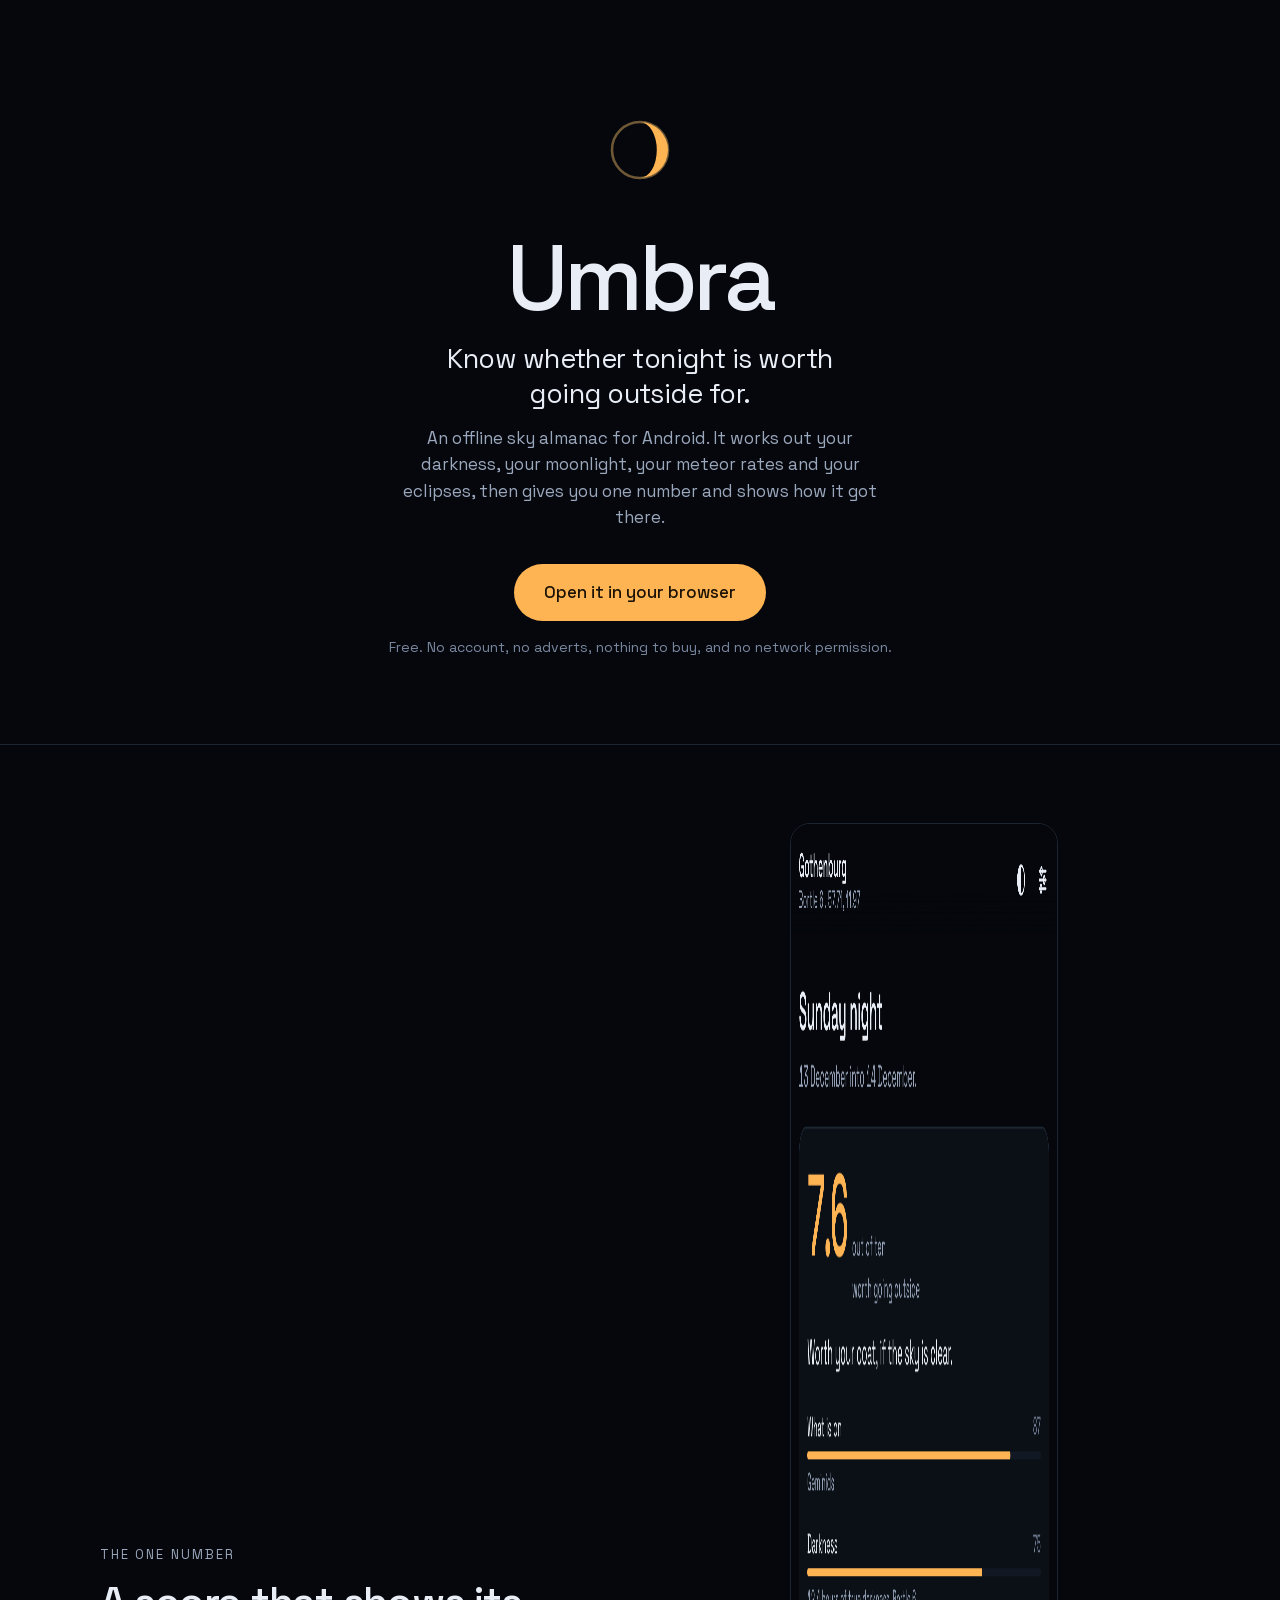
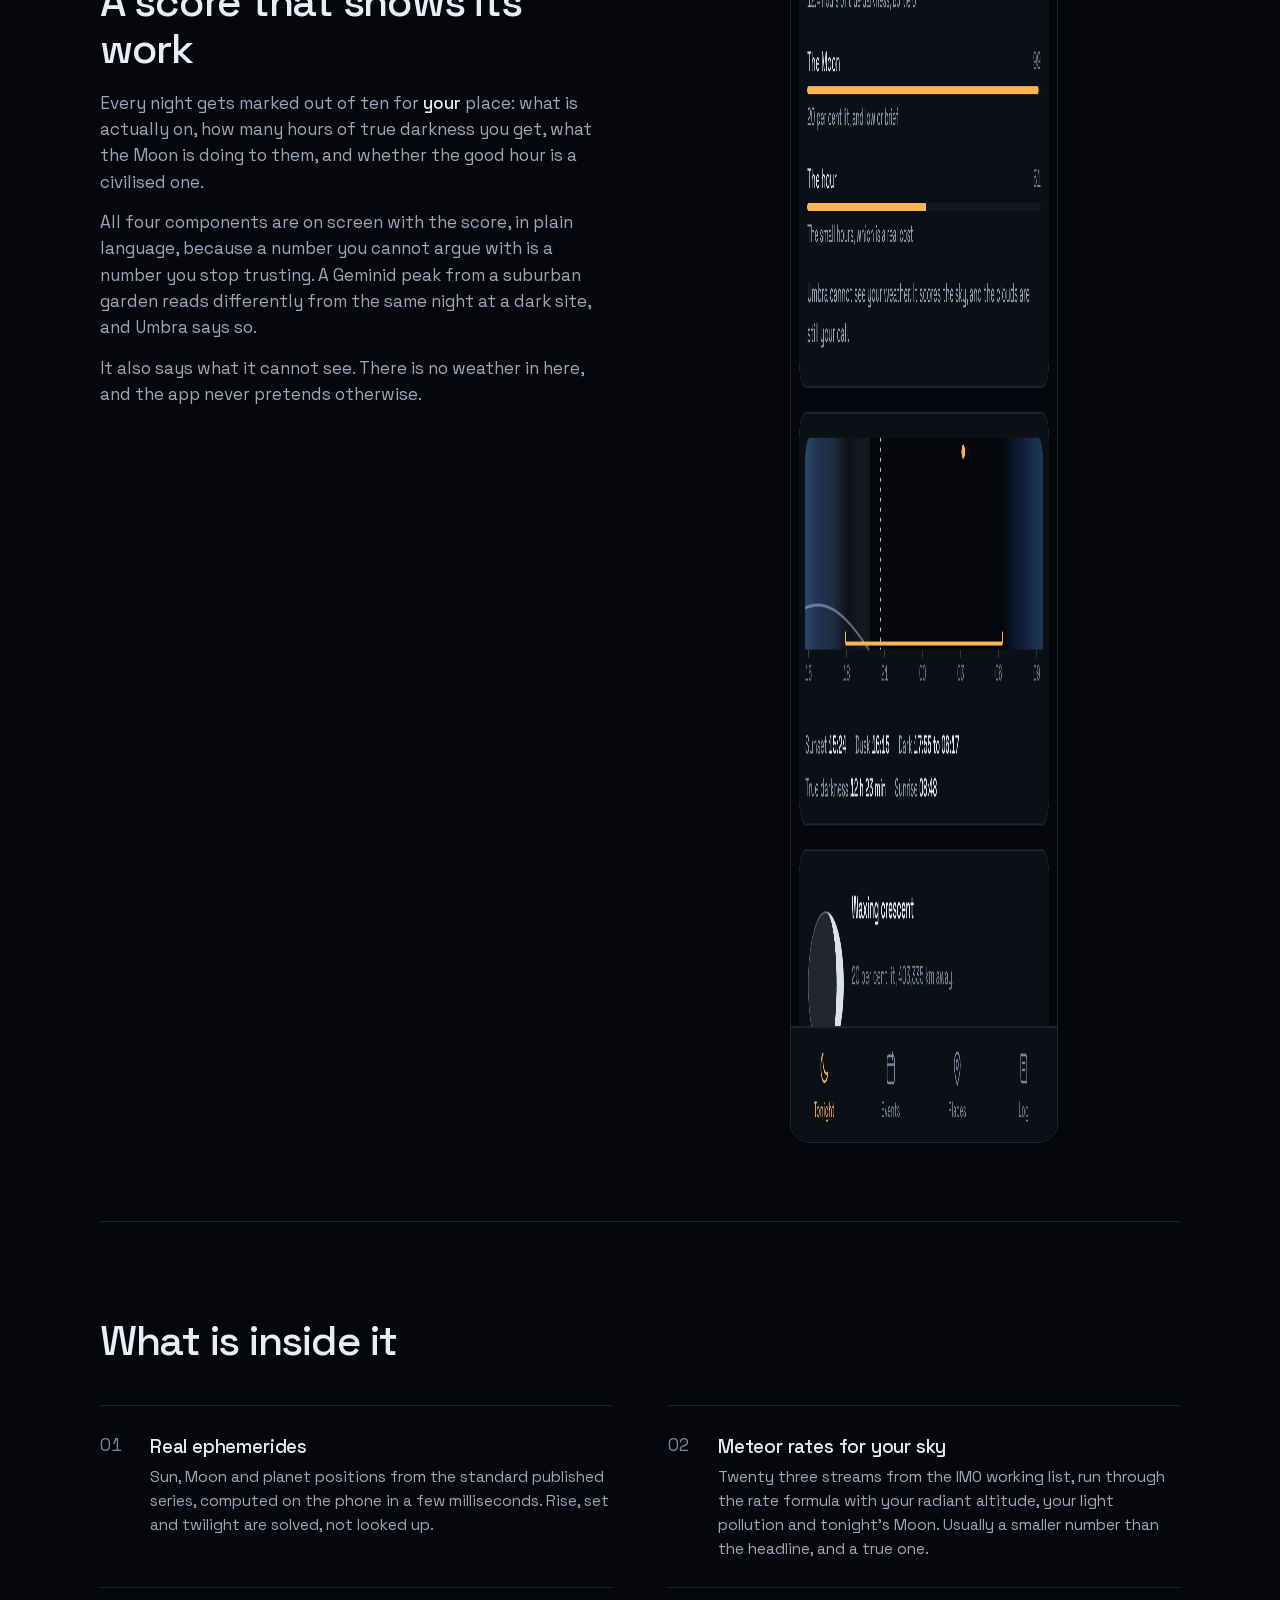
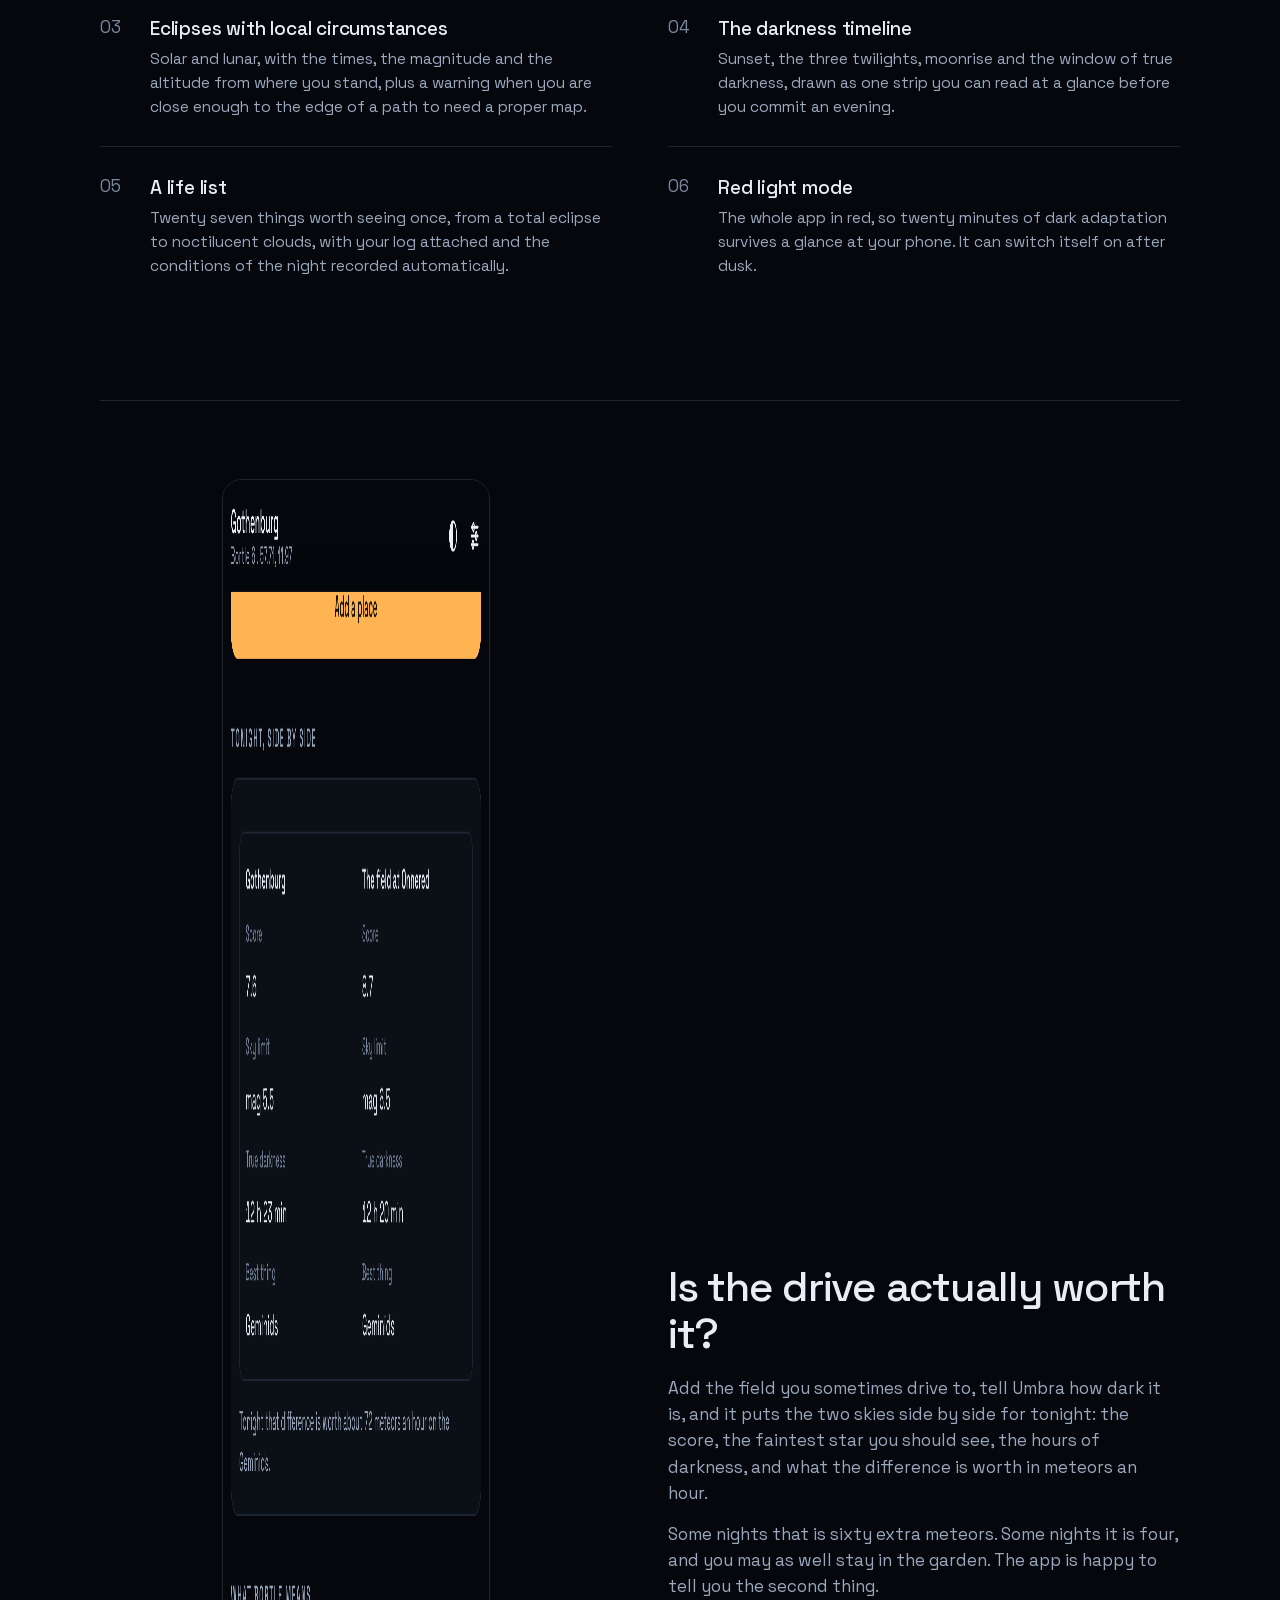
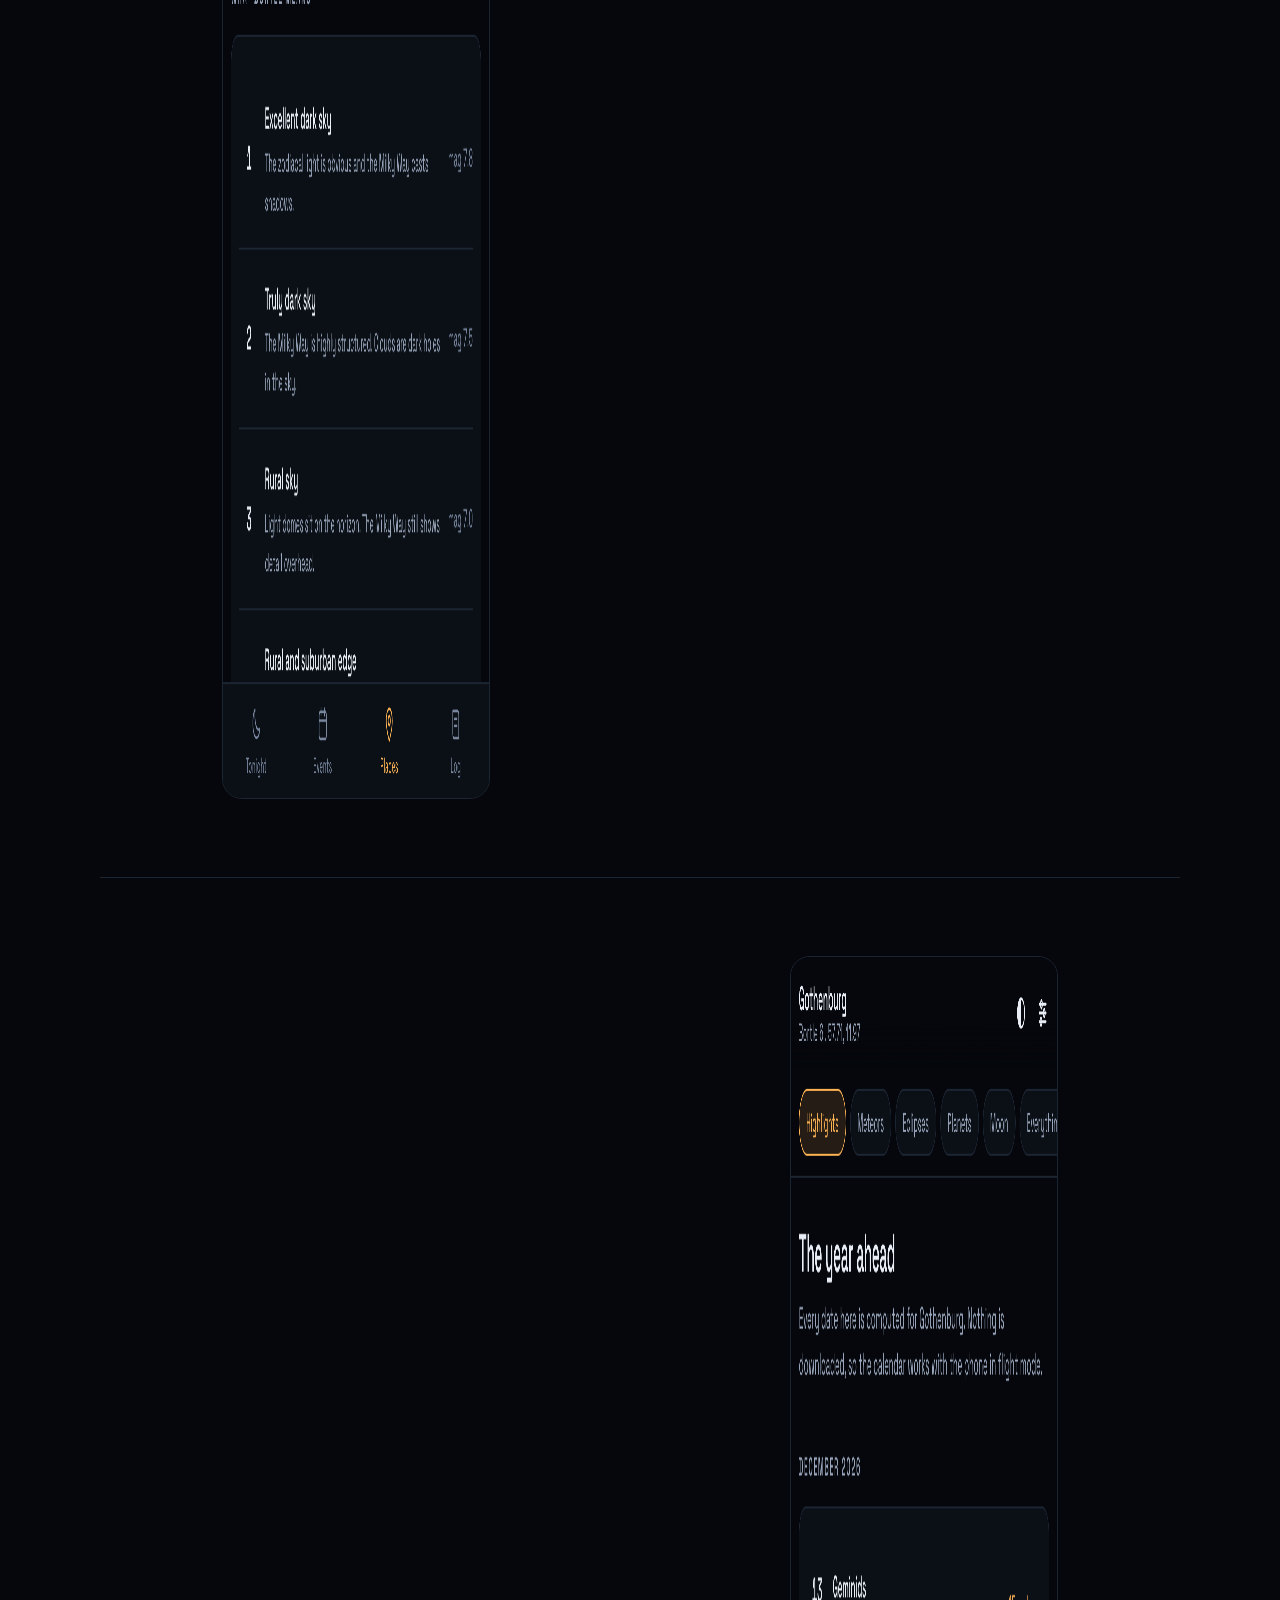
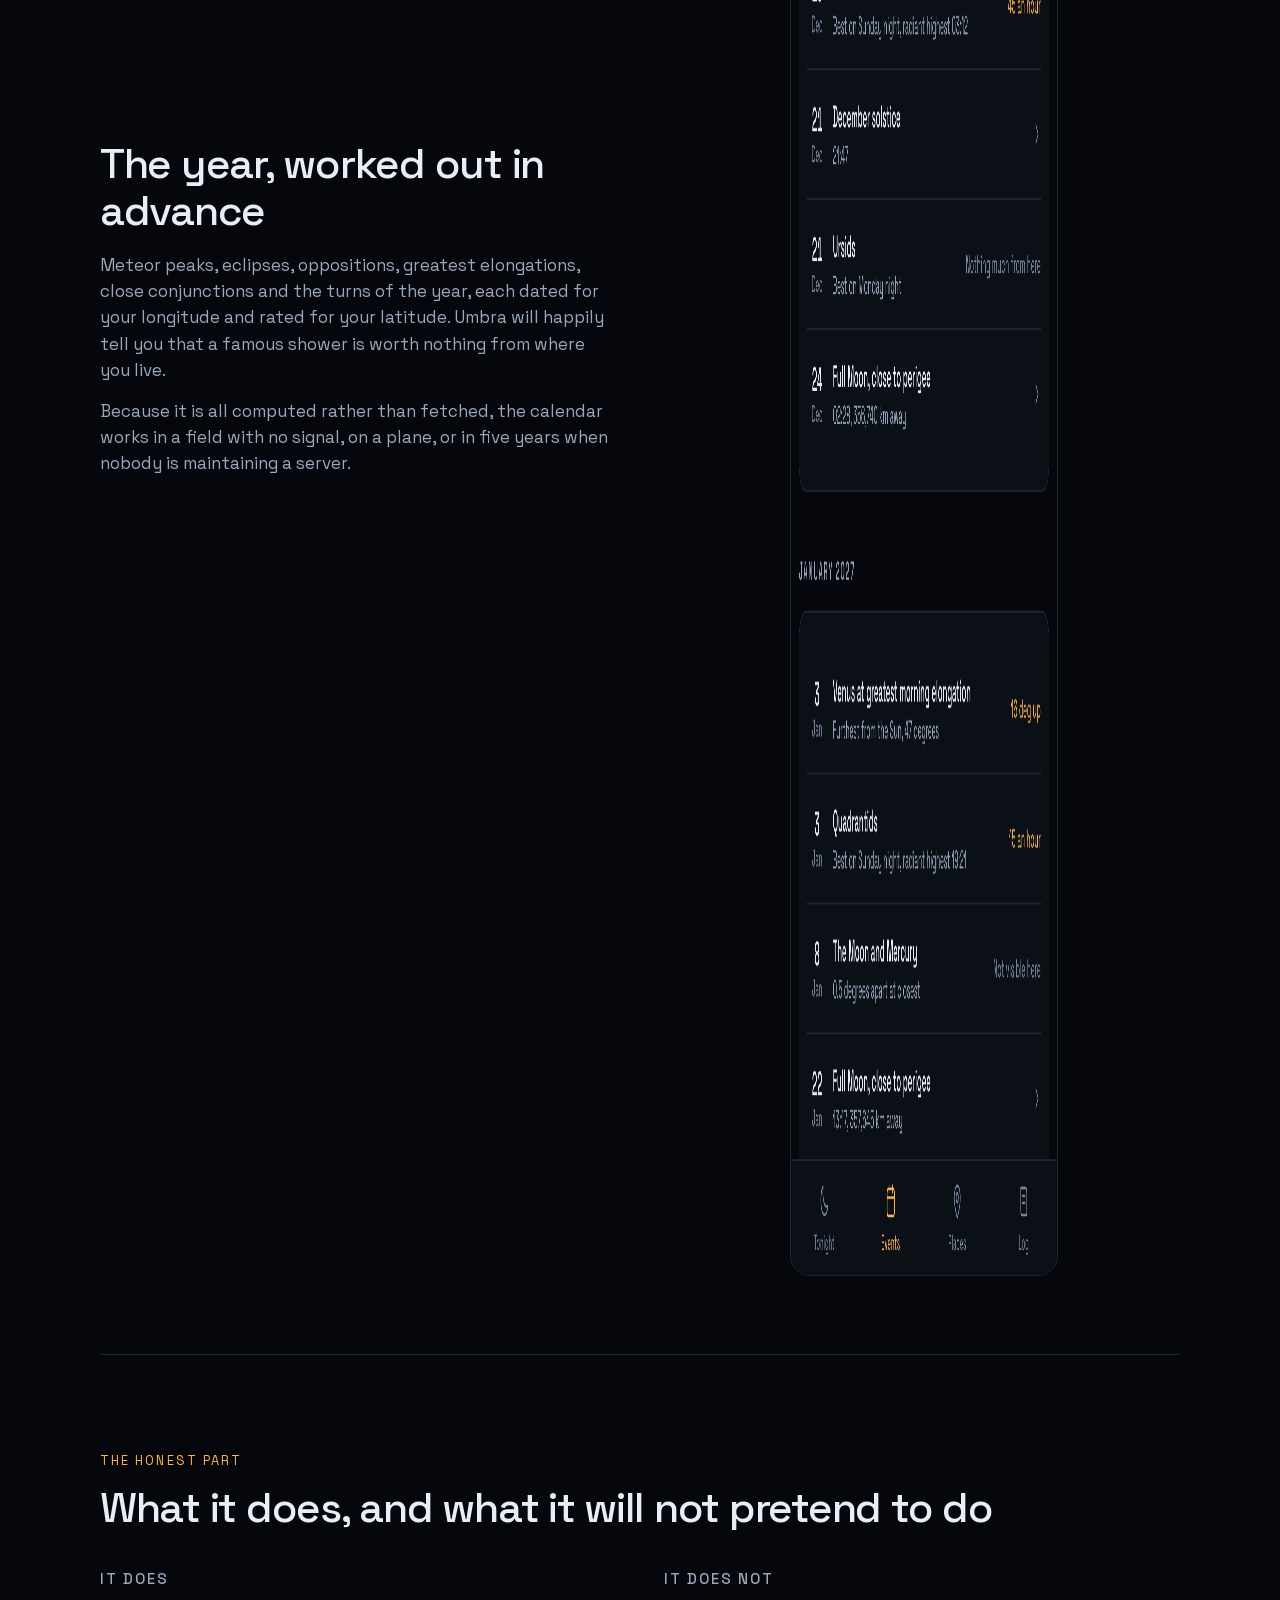
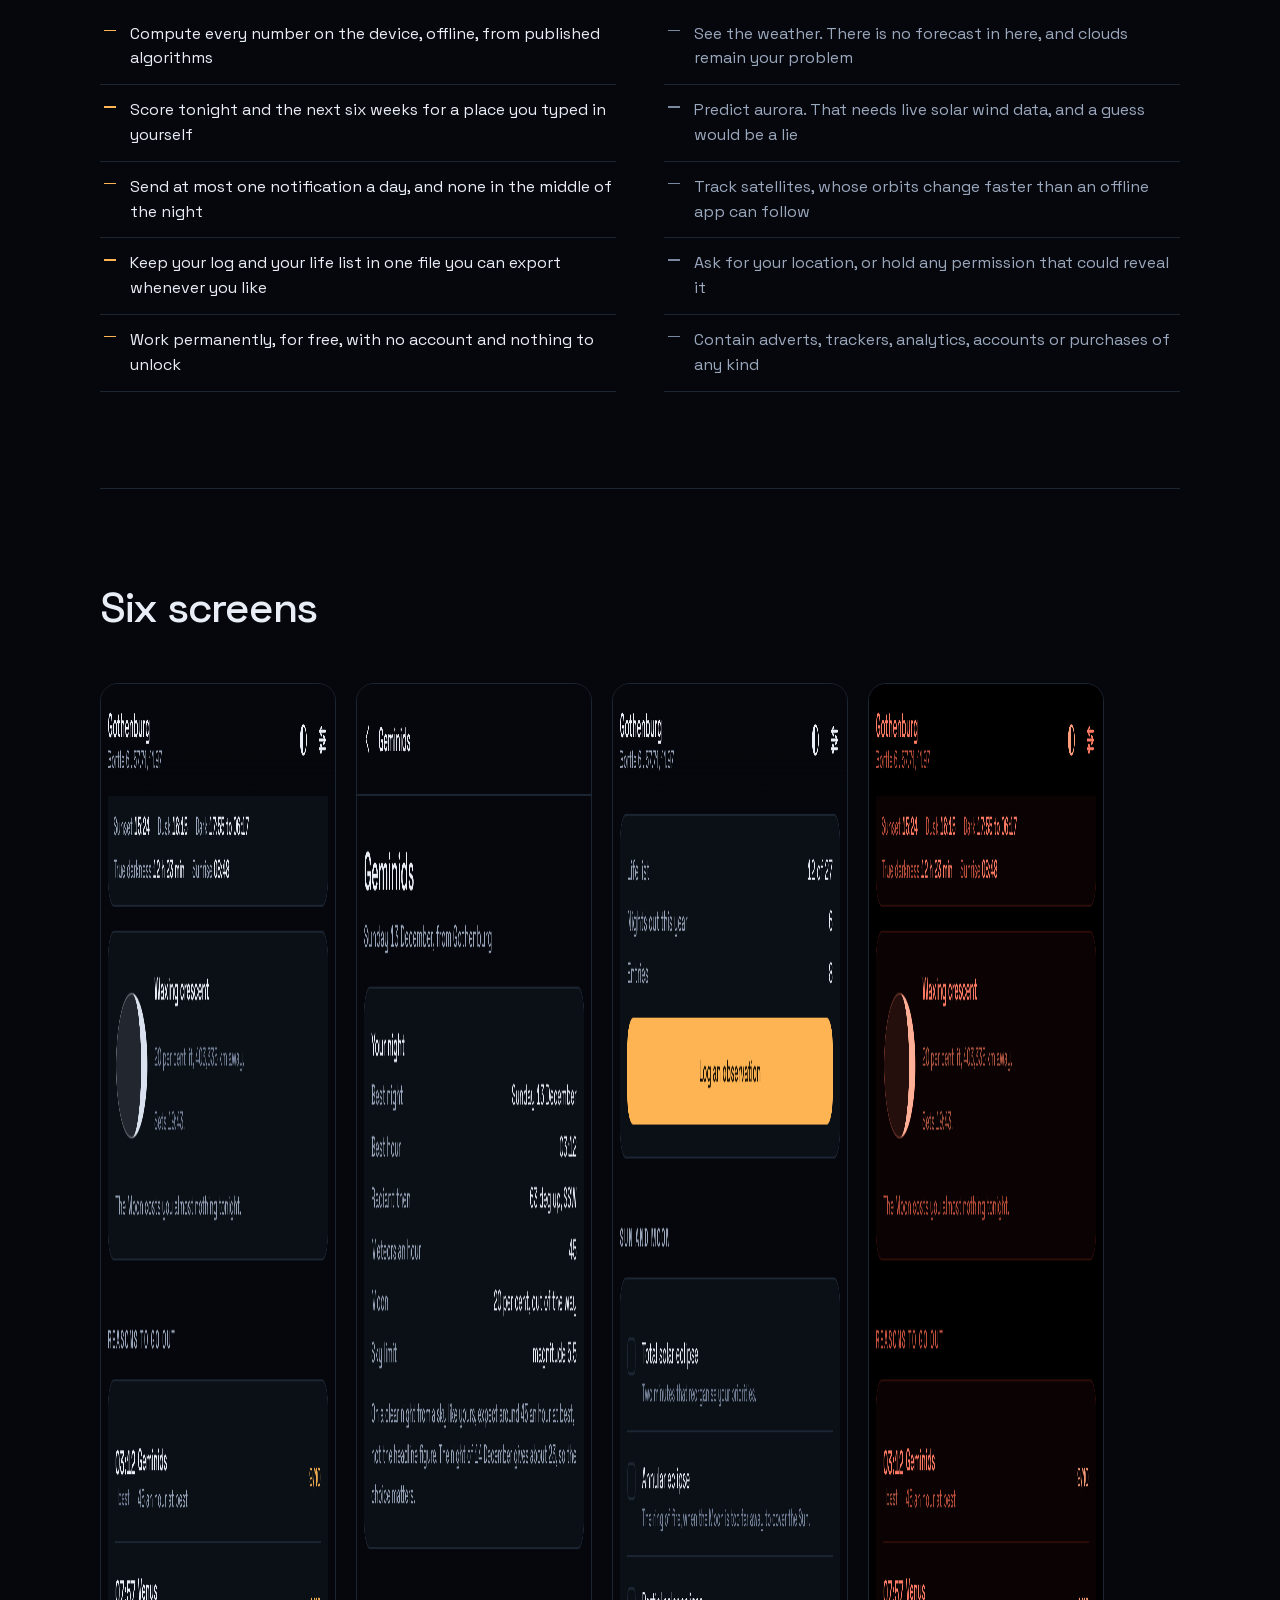
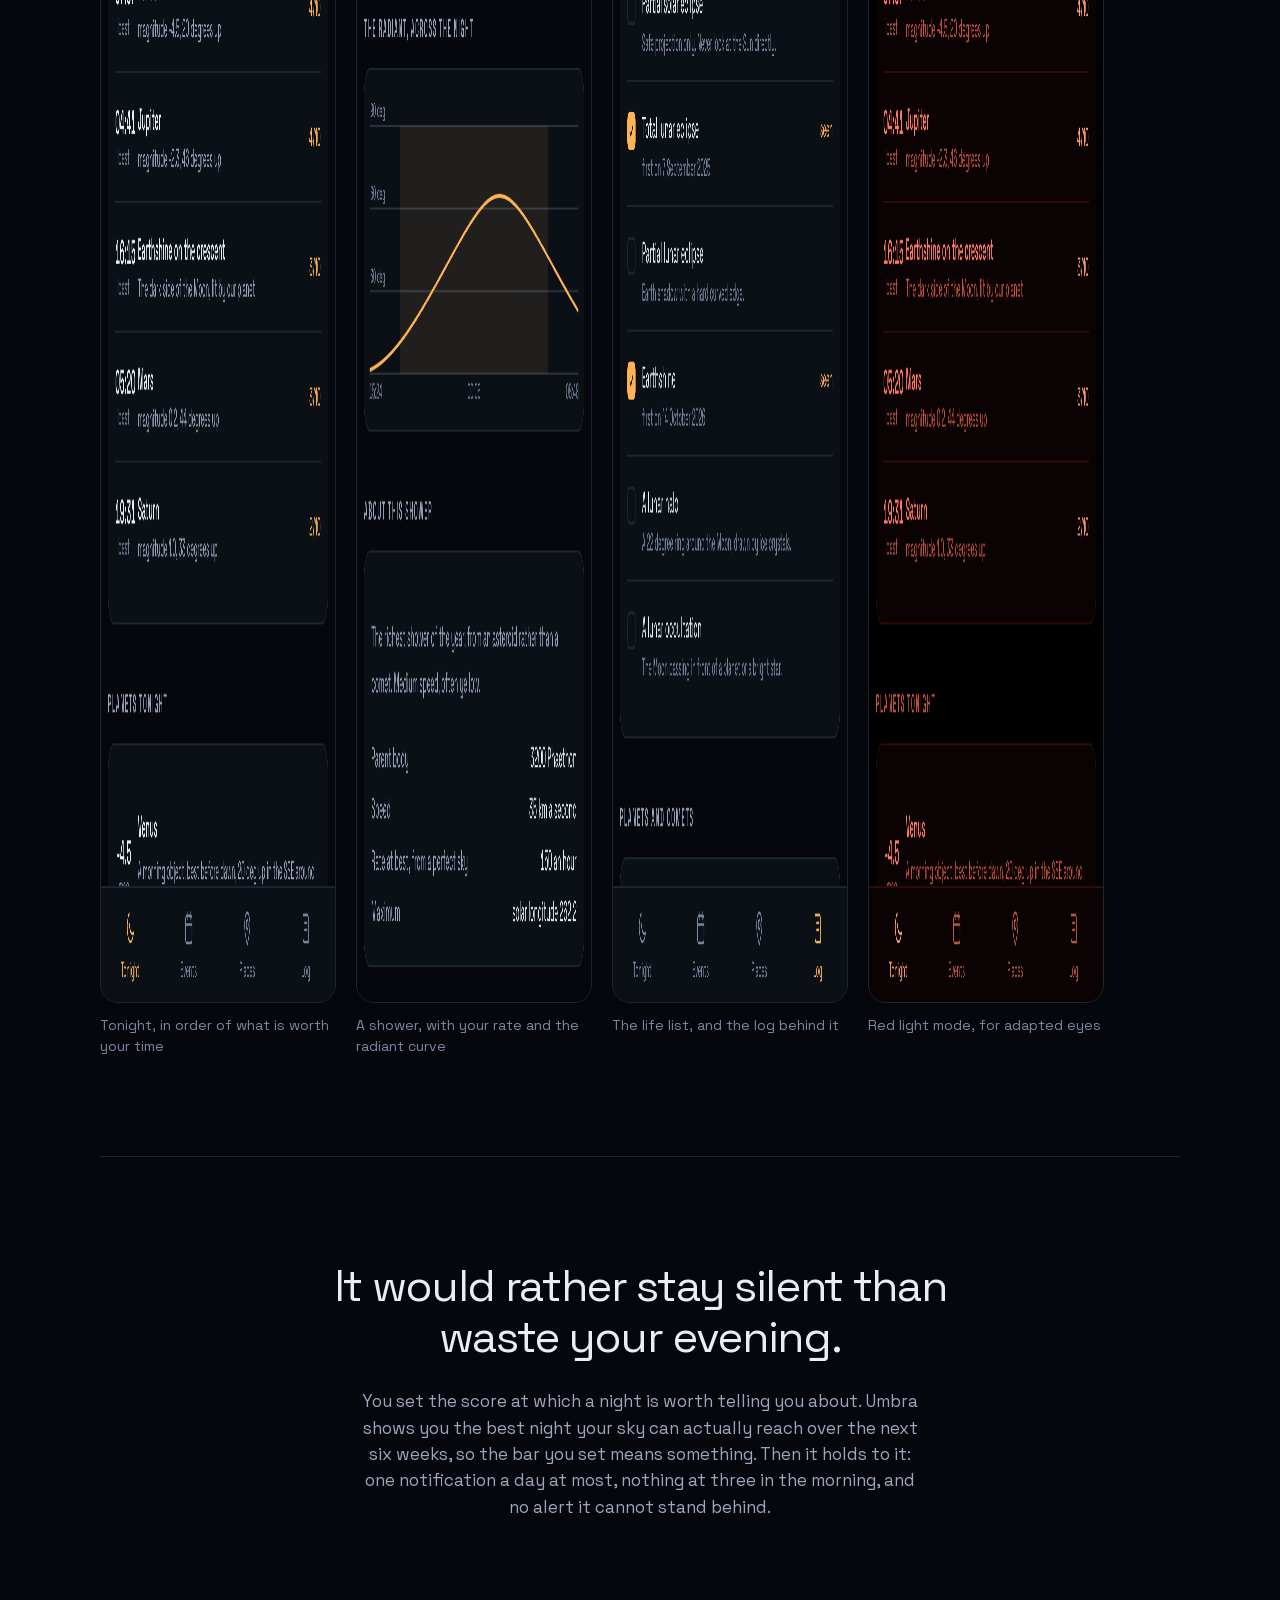
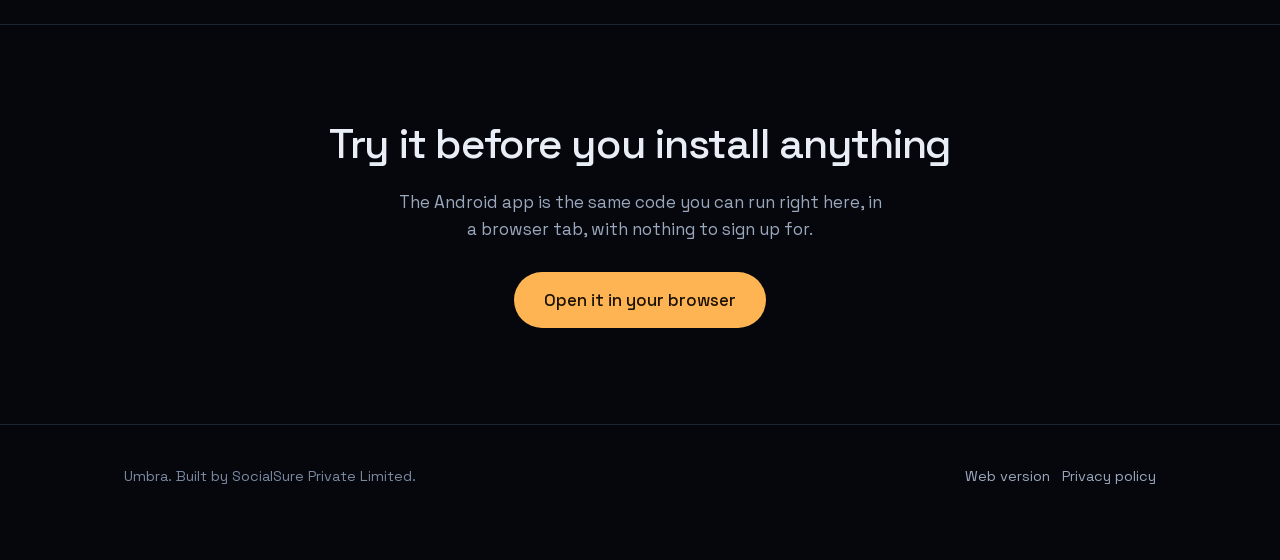
==== docs/index.html @ 610fa8d7 "An offline sky almanac: meteor showers, moon interference, eclipses and darkness windows, with alert" ====
<!doctype html>
<html lang="en">
<head>
<meta charset="utf-8">
<meta name="viewport" content="width=device-width, initial-scale=1">
<title>Umbra, an offline sky almanac for Android</title>
<meta name="description" content="Umbra works out what your sky is doing tonight, scores whether it is worth going outside, and tells you when. It computes everything on the phone, with no network permission.">
<link rel="icon" href="shots/icon.png">
<link rel="stylesheet" href="fonts/fonts.css">
<style>
  :root {
    --bg: #05070C; --surface: #0B1017; --surface-2: #111823; --hair: #1C2532;
    --fg: #E8EDF6; --muted: #9AA7BC; --dim: #7A88A0; --accent: #FFB454; --ink: #1B1204;
    --font: "Space Grotesk", -apple-system, "Segoe UI", Roboto, sans-serif;
  }
  * { box-sizing: border-box; }
  html { scroll-behavior: smooth; }
  body { margin: 0; background: var(--bg); color: var(--fg); font-family: var(--font);
         font-size: 17px; line-height: 1.55; -webkit-font-smoothing: antialiased;
         font-feature-settings: "tnum" 1; }
  img { max-width: 100%; display: block; }
  a { color: var(--accent); }
  .wrap { max-width: 1080px; margin: 0 auto; padding: 0 24px; }

  /* 1. hero */
  header.hero { padding: 96px 0 72px; text-align: center; border-bottom: 1px solid var(--hair); }
  .mark { width: 108px; height: 108px; margin: 0 auto 24px; }
  h1 { font-size: clamp(52px, 12vw, 92px); line-height: .95; letter-spacing: -0.045em;
       margin: 0 0 18px; font-weight: 500; }
  .promise { font-size: clamp(21px, 3.4vw, 27px); line-height: 1.3; letter-spacing: -0.02em;
             margin: 0 auto 14px; max-width: 22ch; }
  .sub { color: var(--muted); max-width: 46ch; margin: 0 auto 34px; }
  .cta { display: inline-block; background: var(--accent); color: var(--ink); text-decoration: none;
         font-weight: 500; padding: 15px 30px; border-radius: 999px; font-size: 17px; }
  .cta:active { opacity: .85; }
  .under { color: var(--dim); font-size: 14px; margin-top: 16px; }

  /* 2. split */
  .split { display: grid; grid-template-columns: 1fr 1fr; gap: 56px; align-items: center;
           padding: 78px 0; border-bottom: 1px solid var(--hair); }
  .split.flip .shot { order: -1; }
  .split .shot { display: flex; justify-content: center; }
  .split .shot img { max-width: 268px; border-radius: 20px; border: 1px solid var(--hair); }
  h2 { font-size: clamp(30px, 5vw, 42px); line-height: 1.1; letter-spacing: -0.03em;
       margin: 0 0 18px; font-weight: 500; }
  .split p { color: var(--muted); margin: 0 0 14px; }
  .split p strong { color: var(--fg); font-weight: 500; }
  .eyebrow { font-size: 13px; letter-spacing: .16em; text-transform: uppercase;
             color: var(--accent); margin: 0 0 14px; }

  /* 3. the parts */
  .parts { padding: 96px 0; border-bottom: 1px solid var(--hair); }
  .partgrid { display: grid; grid-template-columns: 1fr 1fr; gap: 0 56px; margin-top: 40px; }
  .part { padding: 26px 0; border-top: 1px solid var(--hair); display: grid;
          grid-template-columns: 34px 1fr; gap: 16px; }
  .part b { color: var(--dim); font-weight: 400; font-variant-numeric: tabular-nums; }
  .part h3 { margin: 0 0 4px; font-size: 19px; font-weight: 500; letter-spacing: -0.01em; }
  .part p { margin: 0; color: var(--muted); font-size: 15.5px; }

  /* 4. the ledger */
  .ledger { padding: 96px 0; border-bottom: 1px solid var(--hair); }
  .cols { display: grid; grid-template-columns: 1fr 1fr; gap: 48px; margin-top: 36px; }
  .cols h3 { font-size: 15px; letter-spacing: .12em; text-transform: uppercase;
             color: var(--muted); font-weight: 500; margin: 0 0 18px; }
  .cols ul { list-style: none; margin: 0; padding: 0; }
  .cols li { padding: 13px 0 13px 30px; border-bottom: 1px solid var(--hair); position: relative;
             font-size: 16px; }
  .cols li::before { content: ''; position: absolute; left: 4px; top: 21px; width: 12px; height: 1.5px;
                     background: var(--accent); }
  .cols .no li::before { background: var(--dim); }
  .cols .no li { color: var(--muted); }

  /* 5. gallery */
  .gallery { padding: 96px 0 84px; border-bottom: 1px solid var(--hair); }
  .rail { display: flex; gap: 20px; overflow-x: auto; padding: 34px 0 14px;
          scroll-snap-type: x mandatory; }
  .rail figure { margin: 0; flex: 0 0 236px; scroll-snap-align: start; }
  .rail img { border-radius: 18px; border: 1px solid var(--hair); }
  .rail figcaption { color: var(--dim); font-size: 14px; margin-top: 12px; }

  /* 6. the rule */
  .rule { padding: 104px 0; text-align: center; border-bottom: 1px solid var(--hair); }
  .rule blockquote { margin: 0 auto; max-width: 24ch; font-size: clamp(28px, 5.2vw, 44px);
                     line-height: 1.15; letter-spacing: -0.03em; }
  .rule p { color: var(--muted); max-width: 52ch; margin: 26px auto 0; }

  /* 7. close */
  .close { padding: 96px 0; text-align: center; }
  .close h2 { margin-bottom: 22px; }
  .close p { color: var(--muted); max-width: 44ch; margin: 0 auto 30px; }
  footer { border-top: 1px solid var(--hair); padding: 40px 0 72px; color: var(--dim); font-size: 14.5px; }
  footer .row { display: flex; flex-wrap: wrap; gap: 10px 28px; justify-content: space-between; }
  footer a { color: var(--muted); text-decoration: none; }
  footer a:hover { color: var(--accent); }

  @media (max-width: 800px) {
    .split, .partgrid, .cols { grid-template-columns: 1fr; gap: 40px; }
    .split { padding: 72px 0; gap: 34px; }
    .split.flip .shot { order: 0; }
    .split .shot img { max-width: 270px; }
    .partgrid { gap: 0; margin-top: 26px; }
    header.hero { padding: 64px 0 56px; }
    .rail figure { flex-basis: 200px; }
  }
</style>
</head>
<body>

<header class="hero">
  <div class="wrap">
    <svg class="mark" viewBox="0 0 108 108" aria-label="Umbra">
      <circle cx="54" cy="54" r="28" fill="none" stroke="#6E5836" stroke-width="2.6"/>
      <path d="M54 26 A28 28 0 0 1 54 82 A16.8 28 0 0 0 54 26 Z" fill="#FFB454"/>
    </svg>
    <h1>Umbra</h1>
    <p class="promise">Know whether tonight is worth going outside for.</p>
    <p class="sub">An offline sky almanac for Android. It works out your darkness, your moonlight,
      your meteor rates and your eclipses, then gives you one number and shows how it got there.</p>
    <a class="cta" href="play/">Open it in your browser</a>
    <p class="under">Free. No account, no adverts, nothing to buy, and no network permission.</p>
  </div>
</header>

<section class="wrap split">
  <div>
    <p class="eyebrow">The one number</p>
    <h2>A score that shows its work</h2>
    <p>Every night gets marked out of ten for <strong>your</strong> place: what is actually on,
      how many hours of true darkness you get, what the Moon is doing to them, and whether the
      good hour is a civilised one.</p>
    <p>All four components are on screen with the score, in plain language, because a number you
      cannot argue with is a number you stop trusting. A Geminid peak from a suburban garden reads
      differently from the same night at a dark site, and Umbra says so.</p>
    <p>It also says what it cannot see. There is no weather in here, and the app never pretends
      otherwise.</p>
  </div>
  <div class="shot"><img src="shots/01-tonight.png" width="1080" height="1920"
    alt="The Tonight screen scoring a December night at 7.6 out of ten, with the four components broken out"></div>
</section>

<section class="wrap parts">
  <h2>What is inside it</h2>
  <div class="partgrid">
    <div class="part"><b>01</b><div><h3>Real ephemerides</h3>
      <p>Sun, Moon and planet positions from the standard published series, computed on the phone
        in a few milliseconds. Rise, set and twilight are solved, not looked up.</p></div></div>
    <div class="part"><b>02</b><div><h3>Meteor rates for your sky</h3>
      <p>Twenty three streams from the IMO working list, run through the rate formula with your
        radiant altitude, your light pollution and tonight's Moon. Usually a smaller number than
        the headline, and a true one.</p></div></div>
    <div class="part"><b>03</b><div><h3>Eclipses with local circumstances</h3>
      <p>Solar and lunar, with the times, the magnitude and the altitude from where you stand,
        plus a warning when you are close enough to the edge of a path to need a proper map.</p></div></div>
    <div class="part"><b>04</b><div><h3>The darkness timeline</h3>
      <p>Sunset, the three twilights, moonrise and the window of true darkness, drawn as one strip
        you can read at a glance before you commit an evening.</p></div></div>
    <div class="part"><b>05</b><div><h3>A life list</h3>
      <p>Twenty seven things worth seeing once, from a total eclipse to noctilucent clouds, with
        your log attached and the conditions of the night recorded automatically.</p></div></div>
    <div class="part"><b>06</b><div><h3>Red light mode</h3>
      <p>The whole app in red, so twenty minutes of dark adaptation survives a glance at your
        phone. It can switch itself on after dusk.</p></div></div>
  </div>
</section>

<section class="wrap split flip">
  <div class="shot"><img src="shots/05-places.png" width="1080" height="1920"
    alt="Two places compared side by side, with the darker site scoring higher and 72 more meteors an hour"></div>
  <div>
    <h2>Is the drive actually worth it?</h2>
    <p>Add the field you sometimes drive to, tell Umbra how dark it is, and it puts the two skies
      side by side for tonight: the score, the faintest star you should see, the hours of darkness,
      and what the difference is worth in meteors an hour.</p>
    <p>Some nights that is sixty extra meteors. Some nights it is four, and you may as well stay
      in the garden. The app is happy to tell you the second thing.</p>
  </div>
</section>

<section class="wrap split">
  <div>
    <h2>The year, worked out in advance</h2>
    <p>Meteor peaks, eclipses, oppositions, greatest elongations, close conjunctions and the turns
      of the year, each dated for your longitude and rated for your latitude. Umbra will happily
      tell you that a famous shower is worth nothing from where you live.</p>
    <p>Because it is all computed rather than fetched, the calendar works in a field with no signal,
      on a plane, or in five years when nobody is maintaining a server.</p>
  </div>
  <div class="shot"><img src="shots/03-events.png" width="1080" height="1920"
    alt="A calendar of the year ahead with the Geminids rated at 45 an hour and the Ursids marked as nothing much from here"></div>
</section>

<section class="wrap ledger">
  <p class="eyebrow">The honest part</p>
  <h2>What it does, and what it will not pretend to do</h2>
  <div class="cols">
    <div>
      <h3>It does</h3>
      <ul>
        <li>Compute every number on the device, offline, from published algorithms</li>
        <li>Score tonight and the next six weeks for a place you typed in yourself</li>
        <li>Send at most one notification a day, and none in the middle of the night</li>
        <li>Keep your log and your life list in one file you can export whenever you like</li>
        <li>Work permanently, for free, with no account and nothing to unlock</li>
      </ul>
    </div>
    <div class="no">
      <h3>It does not</h3>
      <ul>
        <li>See the weather. There is no forecast in here, and clouds remain your problem</li>
        <li>Predict aurora. That needs live solar wind data, and a guess would be a lie</li>
        <li>Track satellites, whose orbits change faster than an offline app can follow</li>
        <li>Ask for your location, or hold any permission that could reveal it</li>
        <li>Contain adverts, trackers, analytics, accounts or purchases of any kind</li>
      </ul>
    </div>
  </div>
</section>

<section class="wrap gallery">
  <h2>Six screens</h2>
  <div class="rail">
    <figure><img src="shots/02-night.png" width="1080" height="1920" alt="The Moon, the darkness window and tonight's reasons to go out">
      <figcaption>Tonight, in order of what is worth your time</figcaption></figure>
    <figure><img src="shots/04-shower.png" width="1080" height="1920" alt="The Geminids detail page with the radiant altitude curve">
      <figcaption>A shower, with your rate and the radiant curve</figcaption></figure>
    <figure><img src="shots/06-log.png" width="1080" height="1920" alt="The life list, partly ticked">
      <figcaption>The life list, and the log behind it</figcaption></figure>
    <figure><img src="shots/07-red.png" width="1080" height="1920" alt="The same screen in red light mode">
      <figcaption>Red light mode, for adapted eyes</figcaption></figure>
  </div>
</section>

<section class="rule">
  <div class="wrap">
    <blockquote>It would rather stay silent than waste your evening.</blockquote>
    <p>You set the score at which a night is worth telling you about. Umbra shows you the best
      night your sky can actually reach over the next six weeks, so the bar you set means something.
      Then it holds to it: one notification a day at most, nothing at three in the morning, and no
      alert it cannot stand behind.</p>
  </div>
</section>

<section class="wrap close">
  <h2>Try it before you install anything</h2>
  <p>The Android app is the same code you can run right here, in a browser tab, with nothing to
    sign up for.</p>
  <a class="cta" href="play/">Open it in your browser</a>
</section>

<footer>
  <div class="wrap row">
    <span>Umbra. Built by SocialSure Private Limited.</span>
    <span>
      <a href="play/">Web version</a> &nbsp; <a href="privacy-policy.html">Privacy policy</a>
    </span>
  </div>
</footer>

</body>
</html>
---- docs/fonts/fonts.css ----
/* vietnamese */
@font-face {
  font-family: 'Space Grotesk';
  font-style: normal;
  font-weight: 300;
  font-display: swap;
  src: url(V8mDoQDjQSkFtoMM3T6r8E7mPb54C_k3HqUtEw.woff2) format('woff2');
  unicode-range: U+0102-0103, U+0110-0111, U+0128-0129, U+0168-0169, U+01A0-01A1, U+01AF-01B0, U+0300-0301, U+0303-0304, U+0308-0309, U+0323, U+0329, U+1EA0-1EF9, U+20AB;
}
/* latin-ext */
@font-face {
  font-family: 'Space Grotesk';
  font-style: normal;
  font-weight: 300;
  font-display: swap;
  src: url(V8mDoQDjQSkFtoMM3T6r8E7mPb94C_k3HqUtEw.woff2) format('woff2');
  unicode-range: U+0100-02BA, U+02BD-02C5, U+02C7-02CC, U+02CE-02D7, U+02DD-02FF, U+0304, U+0308, U+0329, U+1D00-1DBF, U+1E00-1E9F, U+1EF2-1EFF, U+2020, U+20A0-20AB, U+20AD-20C0, U+2113, U+2C60-2C7F, U+A720-A7FF;
}
/* latin */
@font-face {
  font-family: 'Space Grotesk';
  font-style: normal;
  font-weight: 300;
  font-display: swap;
  src: url(V8mDoQDjQSkFtoMM3T6r8E7mPbF4C_k3HqU.woff2) format('woff2');
  unicode-range: U+0000-00FF, U+0131, U+0152-0153, U+02BB-02BC, U+02C6, U+02DA, U+02DC, U+0304, U+0308, U+0329, U+2000-206F, U+20AC, U+2122, U+2191, U+2193, U+2212, U+2215, U+FEFF, U+FFFD;
}
/* vietnamese */
@font-face {
  font-family: 'Space Grotesk';
  font-style: normal;
  font-weight: 400;
  font-display: swap;
  src: url(V8mDoQDjQSkFtoMM3T6r8E7mPb54C_k3HqUtEw.woff2) format('woff2');
  unicode-range: U+0102-0103, U+0110-0111, U+0128-0129, U+0168-0169, U+01A0-01A1, U+01AF-01B0, U+0300-0301, U+0303-0304, U+0308-0309, U+0323, U+0329, U+1EA0-1EF9, U+20AB;
}
/* latin-ext */
@font-face {
  font-family: 'Space Grotesk';
  font-style: normal;
  font-weight: 400;
  font-display: swap;
  src: url(V8mDoQDjQSkFtoMM3T6r8E7mPb94C_k3HqUtEw.woff2) format('woff2');
  unicode-range: U+0100-02BA, U+02BD-02C5, U+02C7-02CC, U+02CE-02D7, U+02DD-02FF, U+0304, U+0308, U+0329, U+1D00-1DBF, U+1E00-1E9F, U+1EF2-1EFF, U+2020, U+20A0-20AB, U+20AD-20C0, U+2113, U+2C60-2C7F, U+A720-A7FF;
}
/* latin */
@font-face {
  font-family: 'Space Grotesk';
  font-style: normal;
  font-weight: 400;
  font-display: swap;
  src: url(V8mDoQDjQSkFtoMM3T6r8E7mPbF4C_k3HqU.woff2) format('woff2');
  unicode-range: U+0000-00FF, U+0131, U+0152-0153, U+02BB-02BC, U+02C6, U+02DA, U+02DC, U+0304, U+0308, U+0329, U+2000-206F, U+20AC, U+2122, U+2191, U+2193, U+2212, U+2215, U+FEFF, U+FFFD;
}
/* vietnamese */
@font-face {
  font-family: 'Space Grotesk';
  font-style: normal;
  font-weight: 500;
  font-display: swap;
  src: url(V8mDoQDjQSkFtoMM3T6r8E7mPb54C_k3HqUtEw.woff2) format('woff2');
  unicode-range: U+0102-0103, U+0110-0111, U+0128-0129, U+0168-0169, U+01A0-01A1, U+01AF-01B0, U+0300-0301, U+0303-0304, U+0308-0309, U+0323, U+0329, U+1EA0-1EF9, U+20AB;
}
/* latin-ext */
@font-face {
  font-family: 'Space Grotesk';
  font-style: normal;
  font-weight: 500;
  font-display: swap;
  src: url(V8mDoQDjQSkFtoMM3T6r8E7mPb94C_k3HqUtEw.woff2) format('woff2');
  unicode-range: U+0100-02BA, U+02BD-02C5, U+02C7-02CC, U+02CE-02D7, U+02DD-02FF, U+0304, U+0308, U+0329, U+1D00-1DBF, U+1E00-1E9F, U+1EF2-1EFF, U+2020, U+20A0-20AB, U+20AD-20C0, U+2113, U+2C60-2C7F, U+A720-A7FF;
}
/* latin */
@font-face {
  font-family: 'Space Grotesk';
  font-style: normal;
  font-weight: 500;
  font-display: swap;
  src: url(V8mDoQDjQSkFtoMM3T6r8E7mPbF4C_k3HqU.woff2) format('woff2');
  unicode-range: U+0000-00FF, U+0131, U+0152-0153, U+02BB-02BC, U+02C6, U+02DA, U+02DC, U+0304, U+0308, U+0329, U+2000-206F, U+20AC, U+2122, U+2191, U+2193, U+2212, U+2215, U+FEFF, U+FFFD;
}
/* vietnamese */
@font-face {
  font-family: 'Space Grotesk';
  font-style: normal;
  font-weight: 600;
  font-display: swap;
  src: url(V8mDoQDjQSkFtoMM3T6r8E7mPb54C_k3HqUtEw.woff2) format('woff2');
  unicode-range: U+0102-0103, U+0110-0111, U+0128-0129, U+0168-0169, U+01A0-01A1, U+01AF-01B0, U+0300-0301, U+0303-0304, U+0308-0309, U+0323, U+0329, U+1EA0-1EF9, U+20AB;
}
/* latin-ext */
@font-face {
  font-family: 'Space Grotesk';
  font-style: normal;
  font-weight: 600;
  font-display: swap;
  src: url(V8mDoQDjQSkFtoMM3T6r8E7mPb94C_k3HqUtEw.woff2) format('woff2');
  unicode-range: U+0100-02BA, U+02BD-02C5, U+02C7-02CC, U+02CE-02D7, U+02DD-02FF, U+0304, U+0308, U+0329, U+1D00-1DBF, U+1E00-1E9F, U+1EF2-1EFF, U+2020, U+20A0-20AB, U+20AD-20C0, U+2113, U+2C60-2C7F, U+A720-A7FF;
}
/* latin */
@font-face {
  font-family: 'Space Grotesk';
  font-style: normal;
  font-weight: 600;
  font-display: swap;
  src: url(V8mDoQDjQSkFtoMM3T6r8E7mPbF4C_k3HqU.woff2) format('woff2');
  unicode-range: U+0000-00FF, U+0131, U+0152-0153, U+02BB-02BC, U+02C6, U+02DA, U+02DC, U+0304, U+0308, U+0329, U+2000-206F, U+20AC, U+2122, U+2191, U+2193, U+2212, U+2215, U+FEFF, U+FFFD;
}
/* vietnamese */
@font-face {
  font-family: 'Space Grotesk';
  font-style: normal;
  font-weight: 700;
  font-display: swap;
  src: url(V8mDoQDjQSkFtoMM3T6r8E7mPb54C_k3HqUtEw.woff2) format('woff2');
  unicode-range: U+0102-0103, U+0110-0111, U+0128-0129, U+0168-0169, U+01A0-01A1, U+01AF-01B0, U+0300-0301, U+0303-0304, U+0308-0309, U+0323, U+0329, U+1EA0-1EF9, U+20AB;
}
/* latin-ext */
@font-face {
  font-family: 'Space Grotesk';
  font-style: normal;
  font-weight: 700;
  font-display: swap;
  src: url(V8mDoQDjQSkFtoMM3T6r8E7mPb94C_k3HqUtEw.woff2) format('woff2');
  unicode-range: U+0100-02BA, U+02BD-02C5, U+02C7-02CC, U+02CE-02D7, U+02DD-02FF, U+0304, U+0308, U+0329, U+1D00-1DBF, U+1E00-1E9F, U+1EF2-1EFF, U+2020, U+20A0-20AB, U+20AD-20C0, U+2113, U+2C60-2C7F, U+A720-A7FF;
}
/* latin */
@font-face {
  font-family: 'Space Grotesk';
  font-style: normal;
  font-weight: 700;
  font-display: swap;
  src: url(V8mDoQDjQSkFtoMM3T6r8E7mPbF4C_k3HqU.woff2) format('woff2');
  unicode-range: U+0000-00FF, U+0131, U+0152-0153, U+02BB-02BC, U+02C6, U+02DA, U+02DC, U+0304, U+0308, U+0329, U+2000-206F, U+20AC, U+2122, U+2191, U+2193, U+2212, U+2215, U+FEFF, U+FFFD;
}
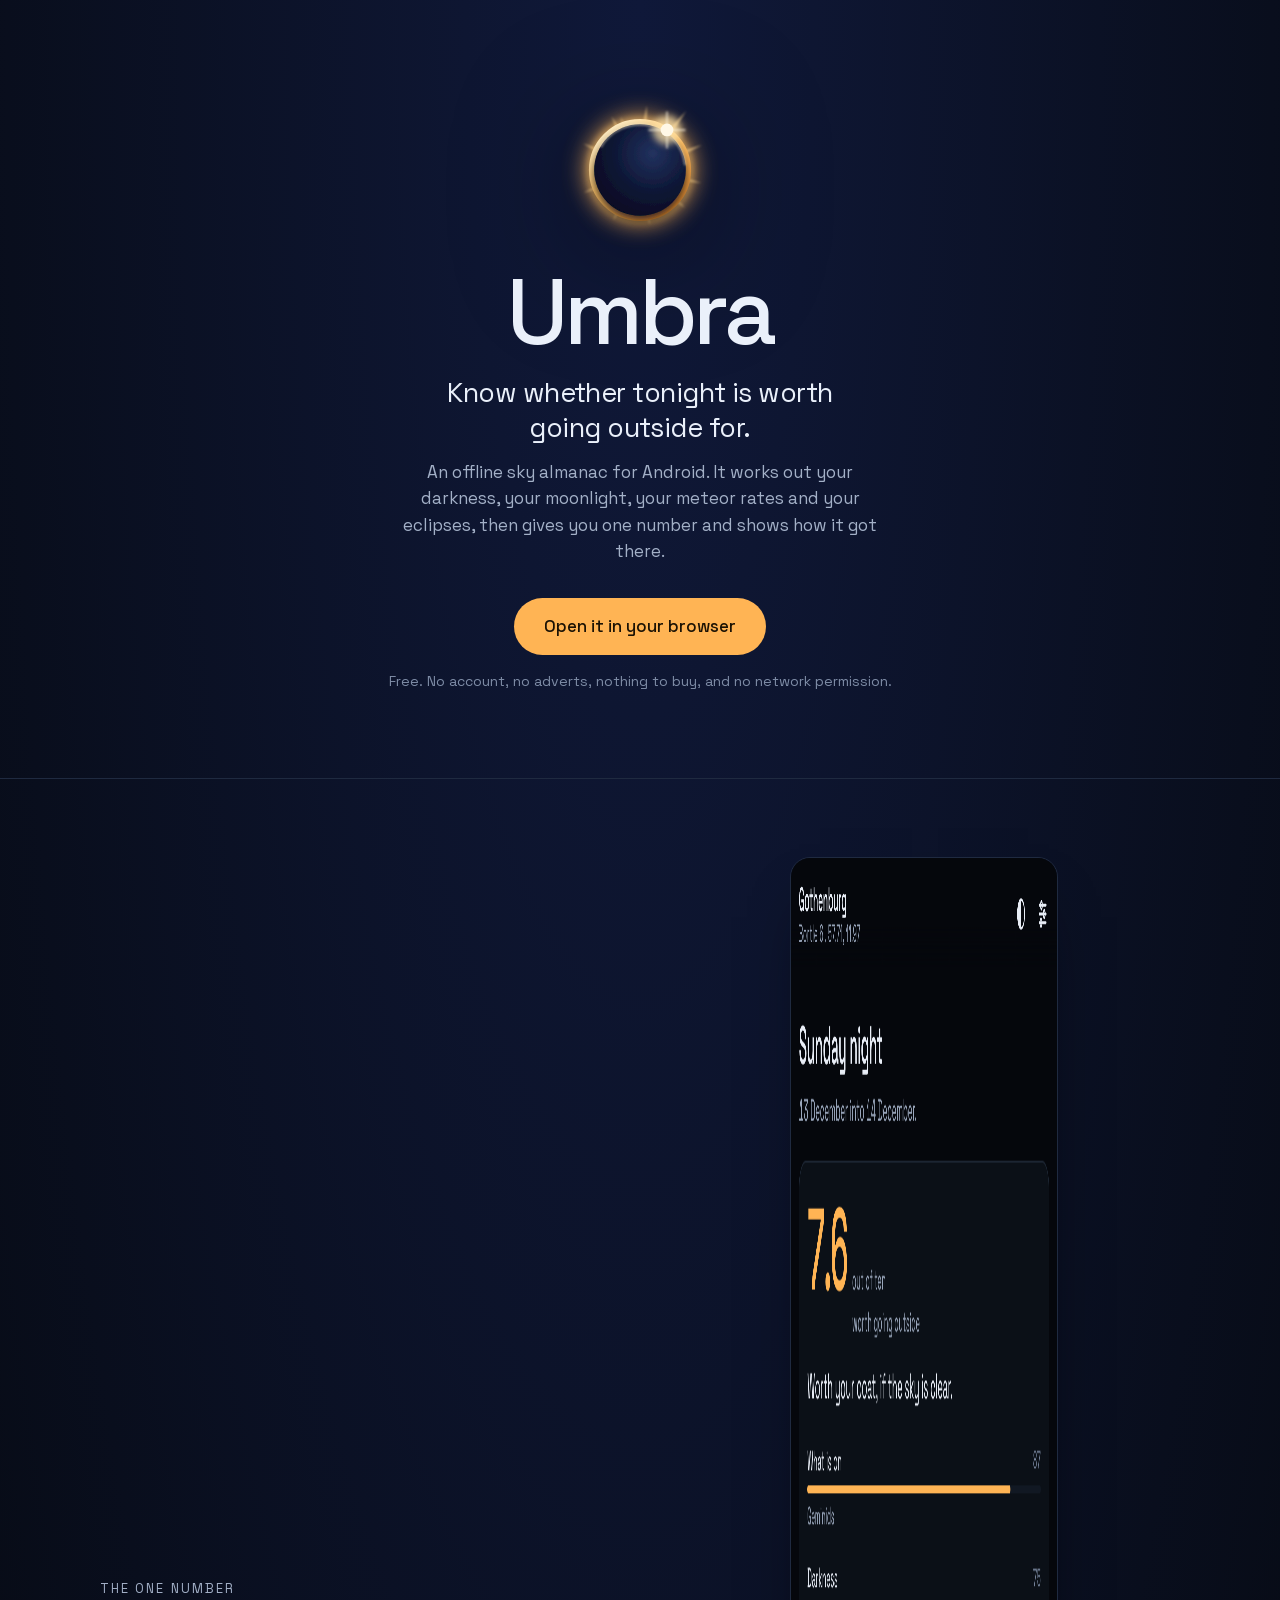
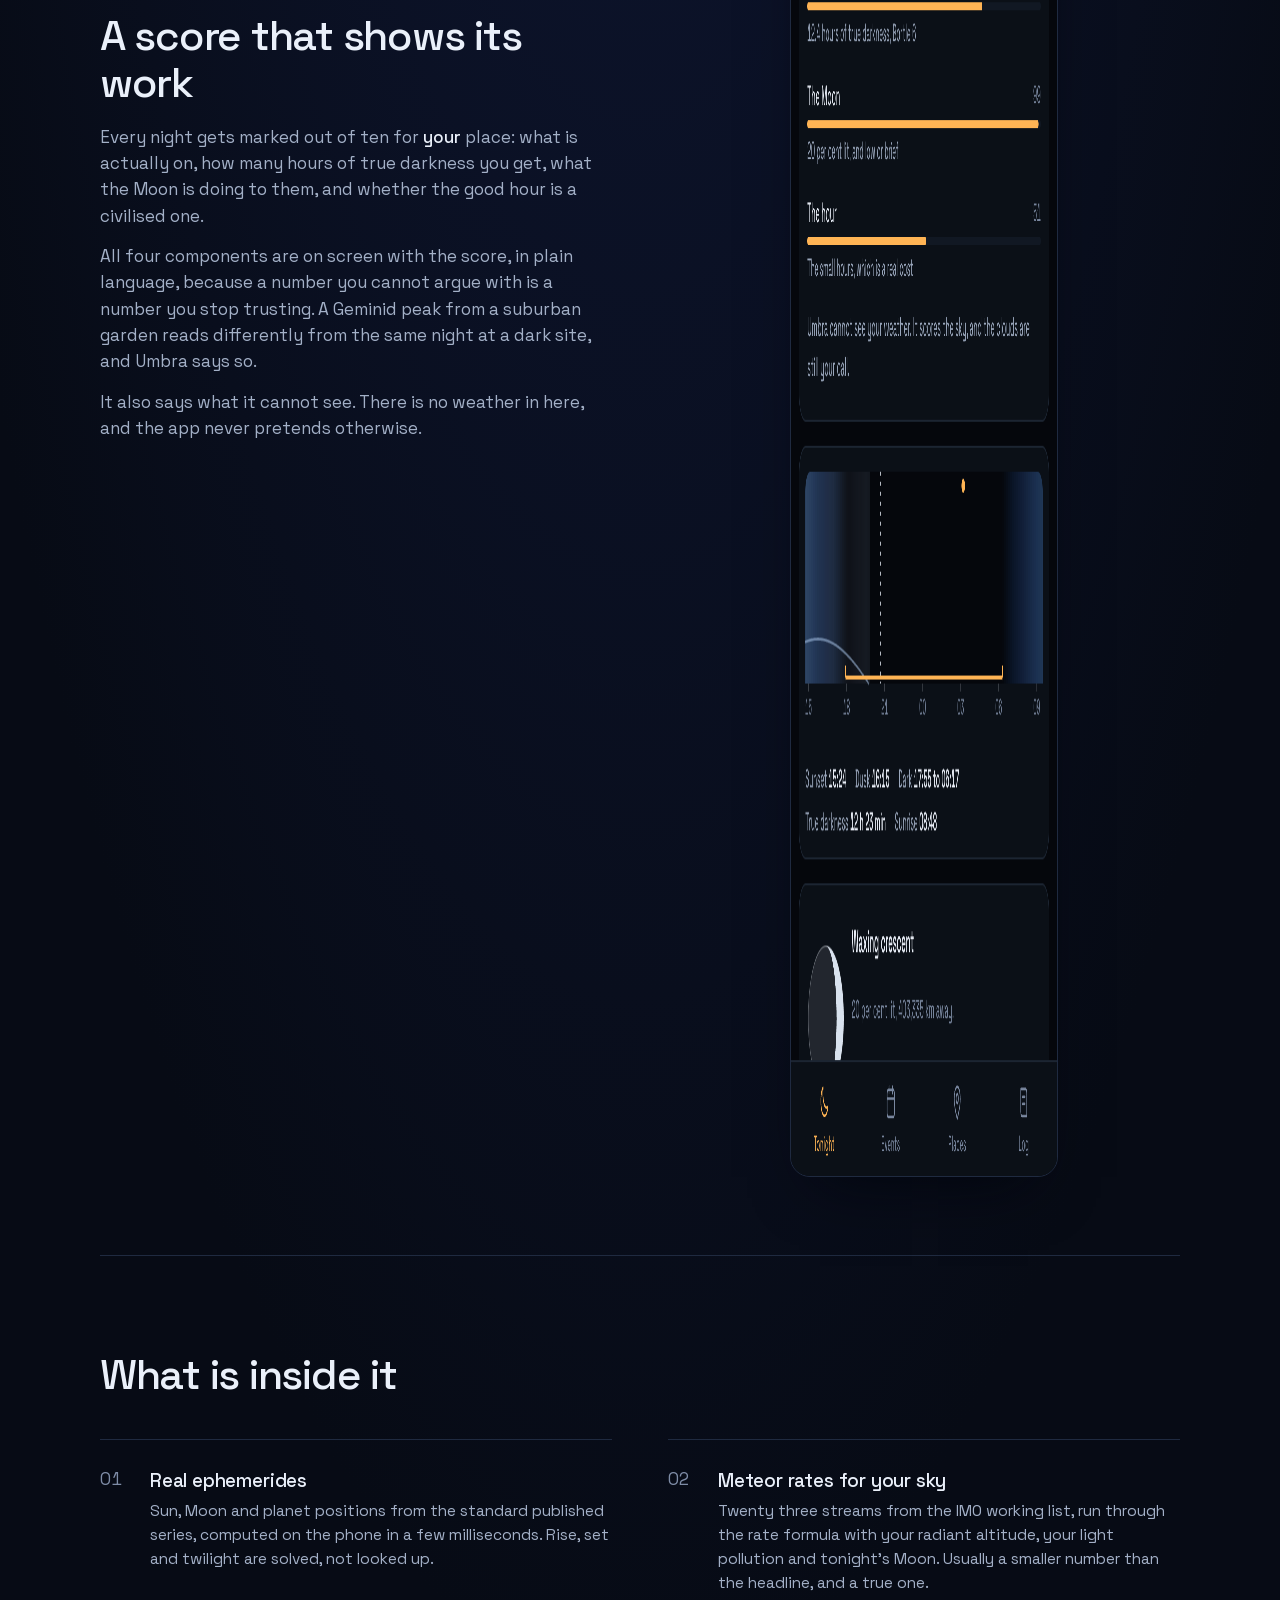
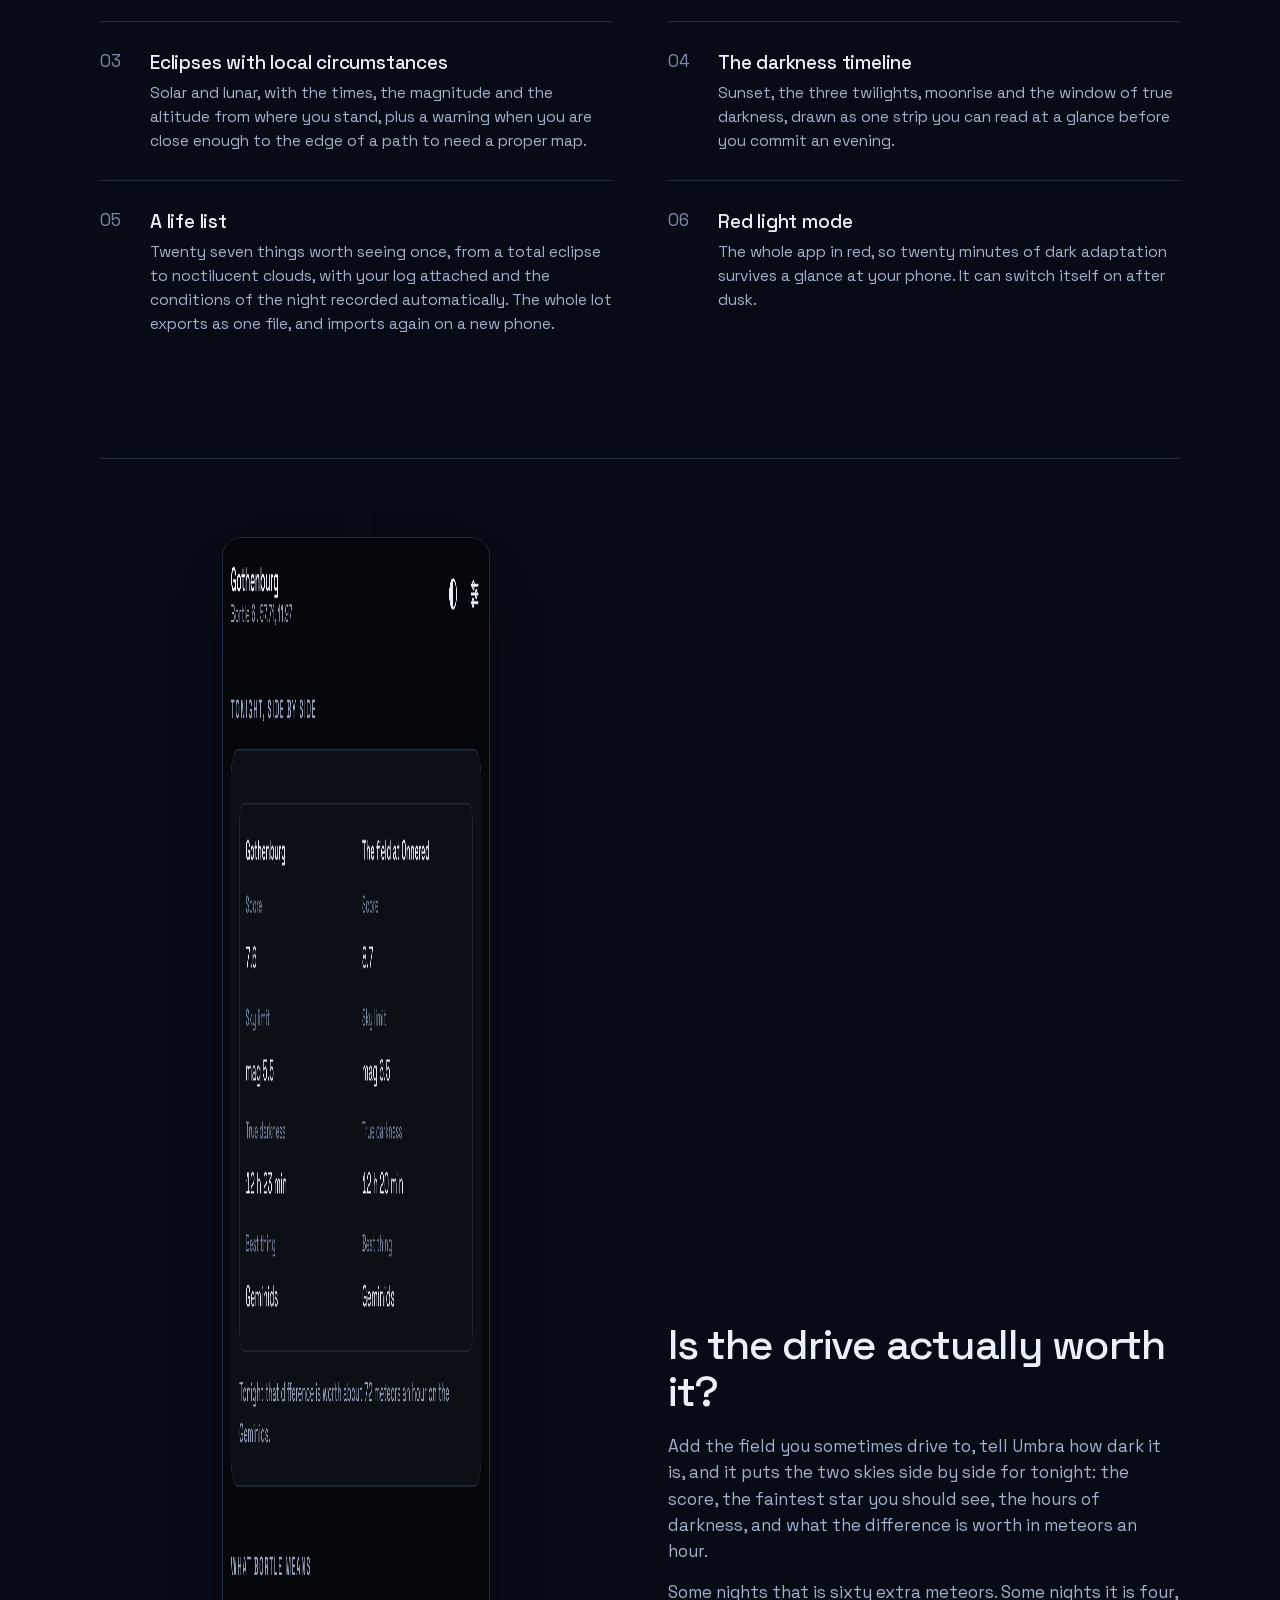
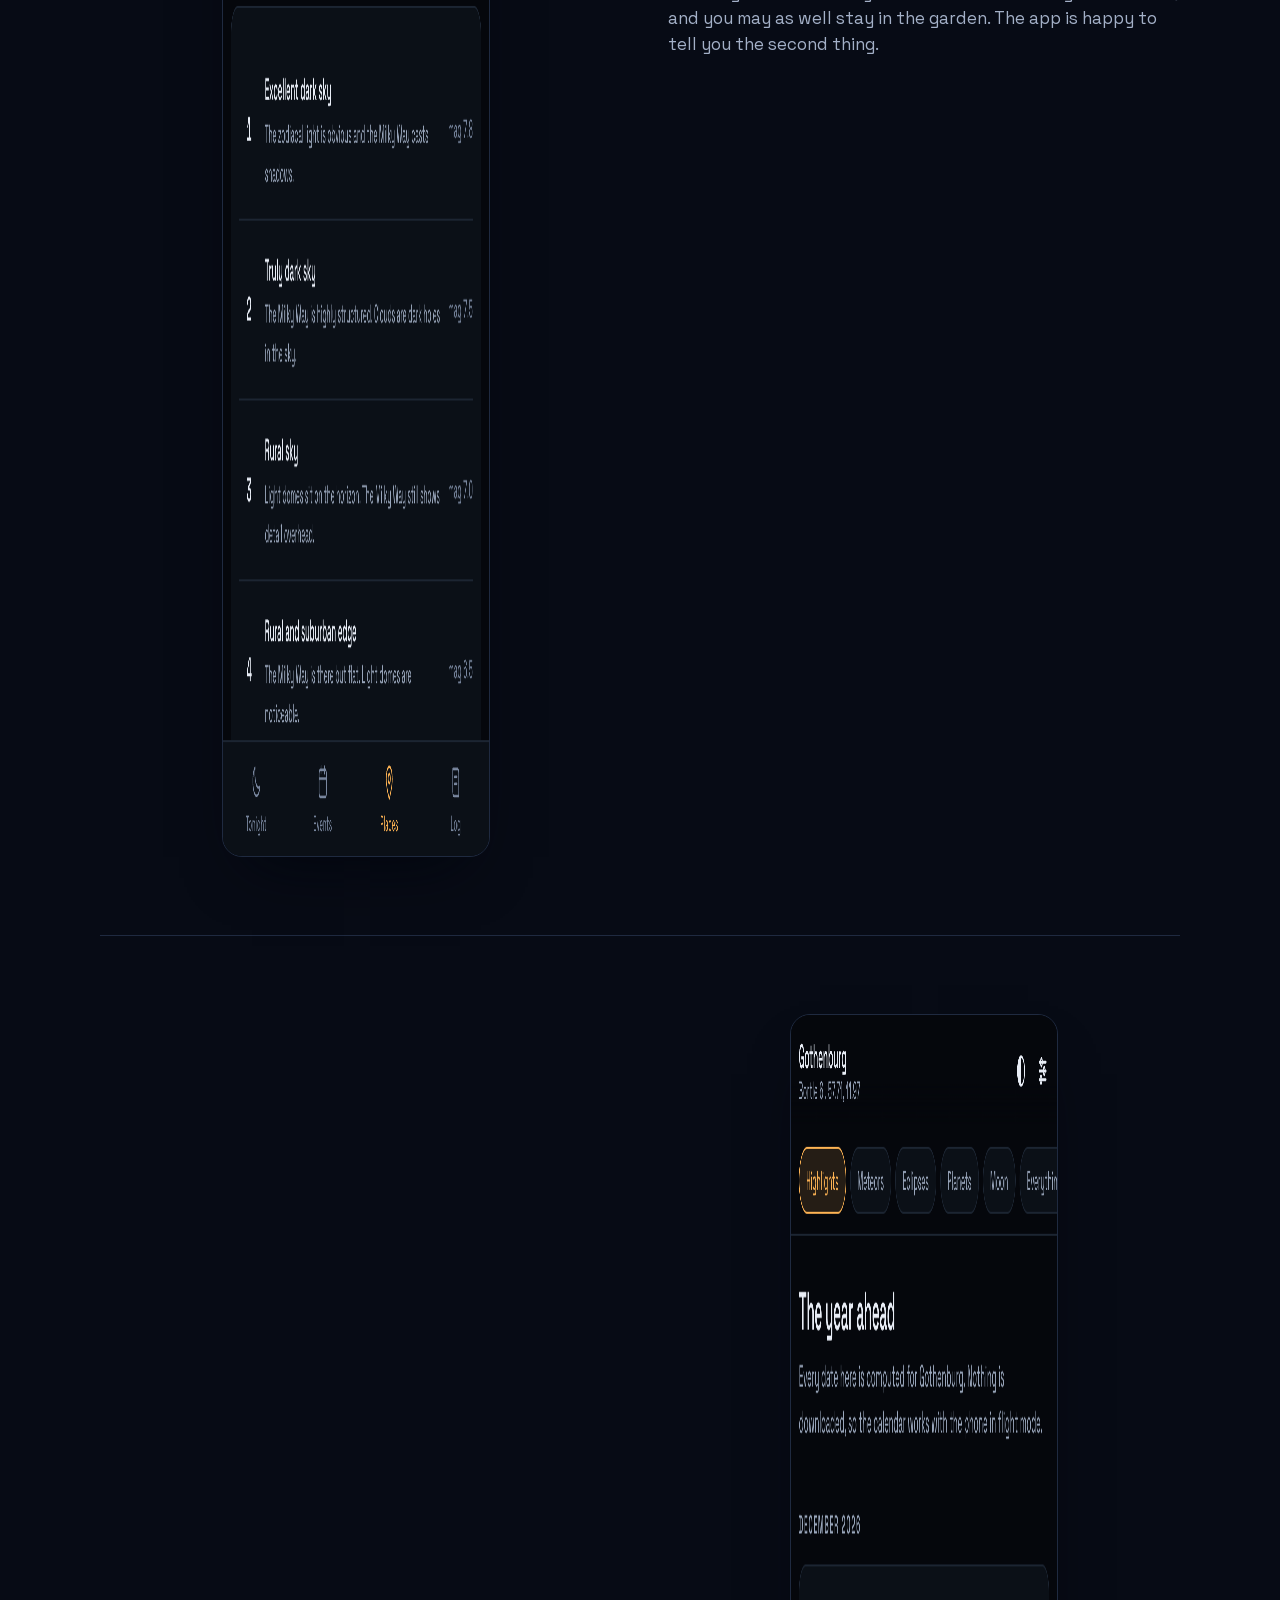
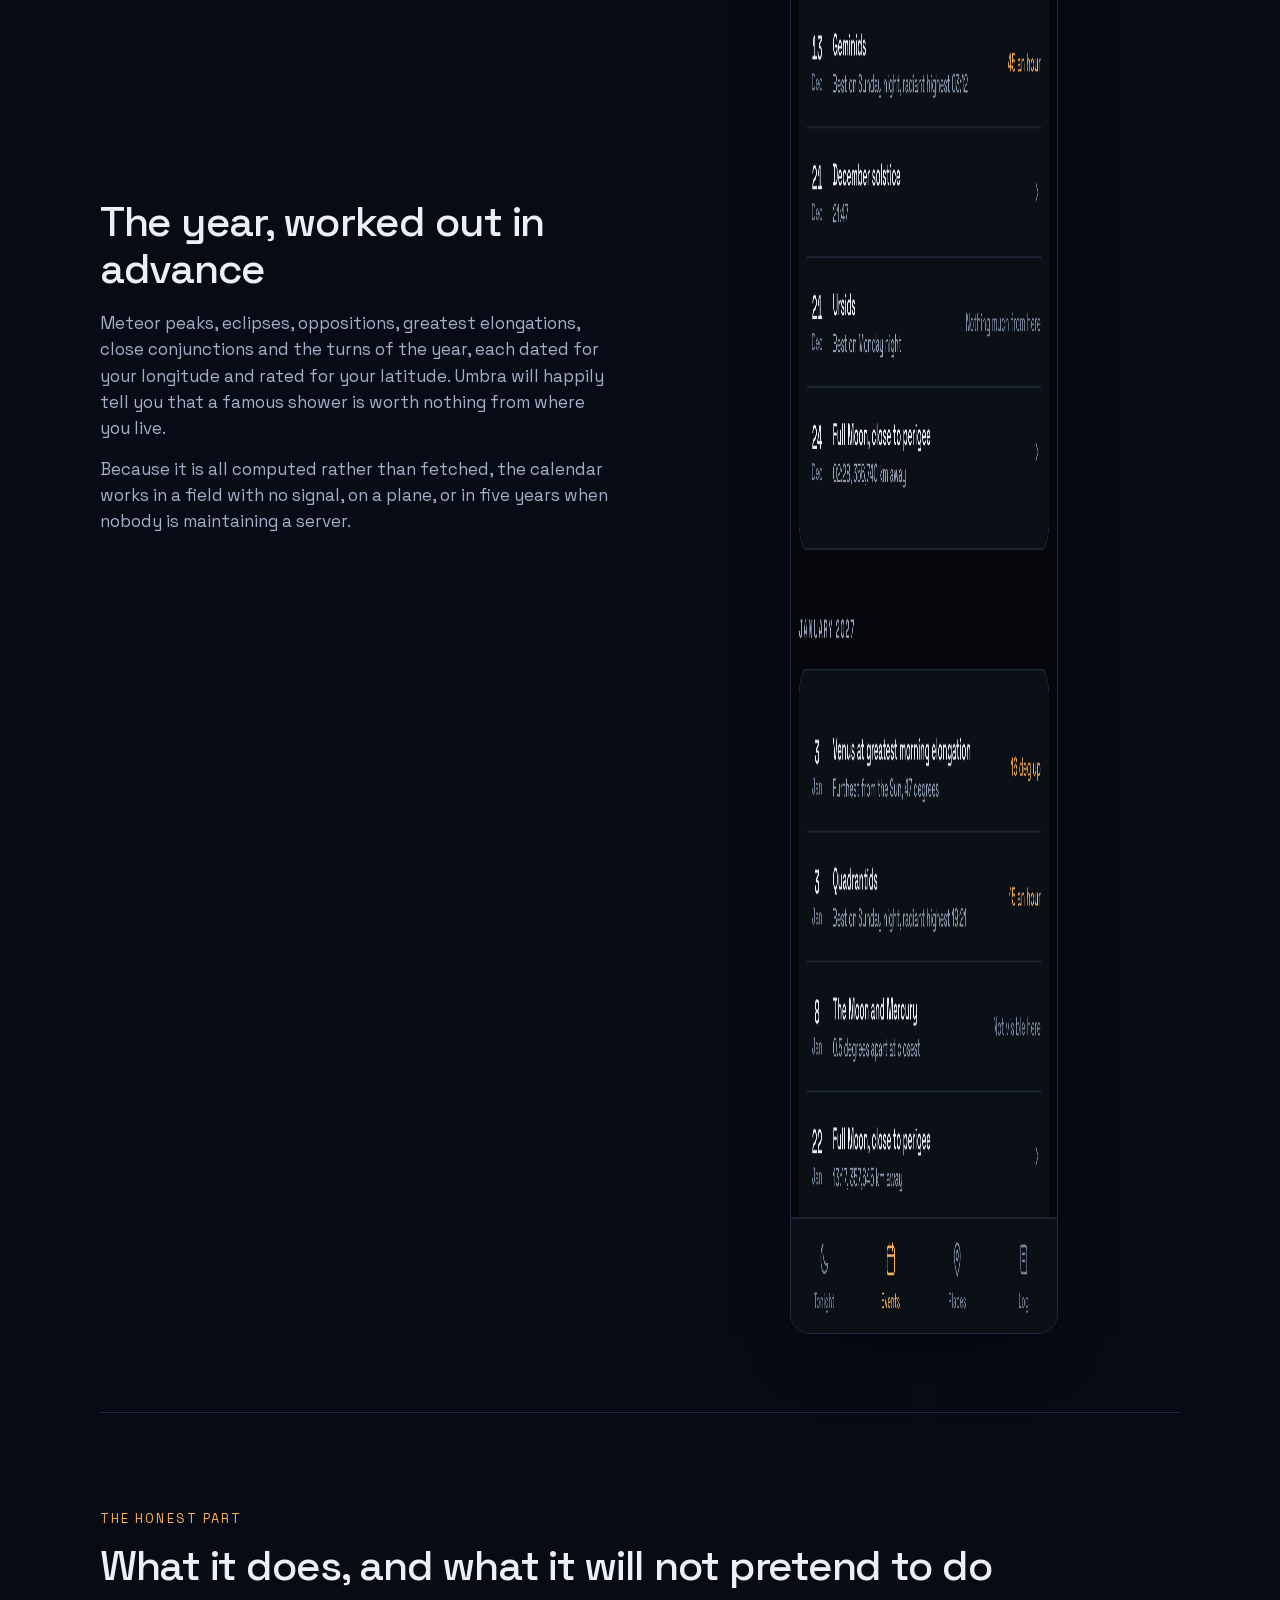
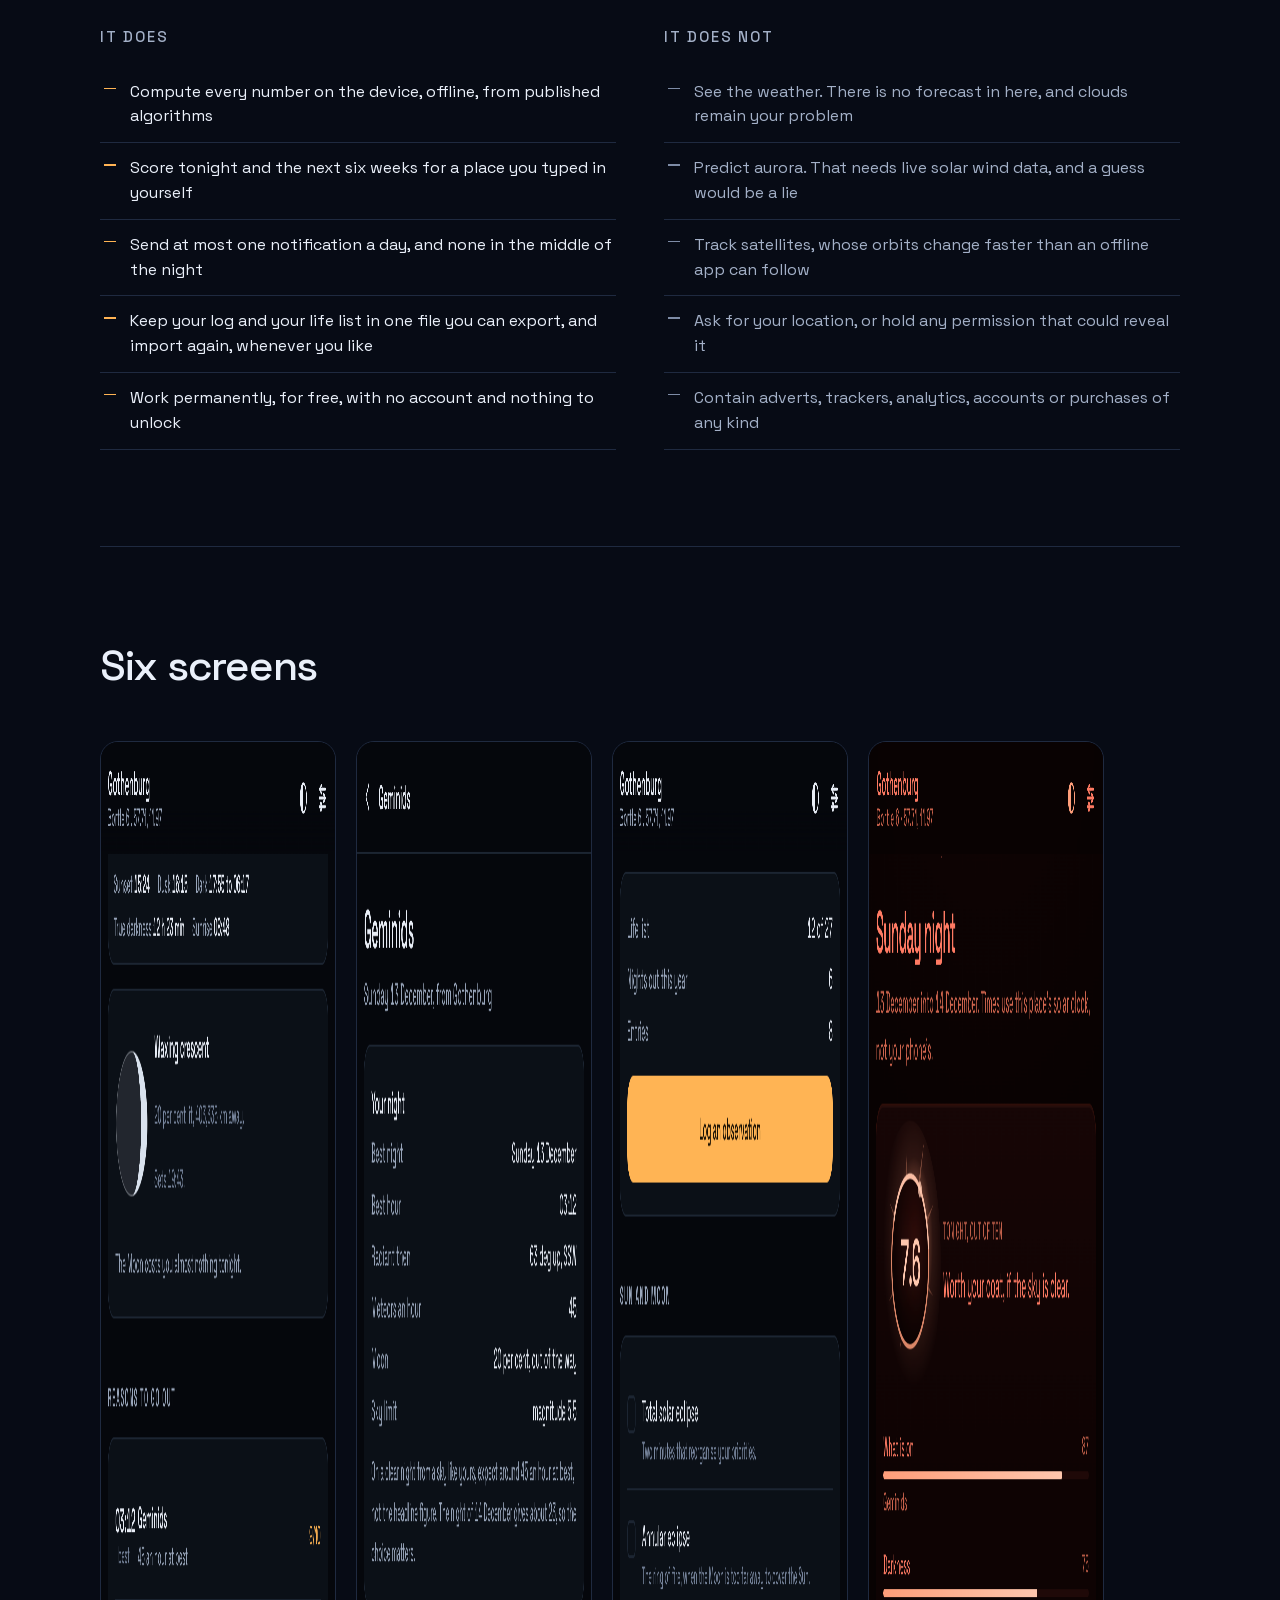
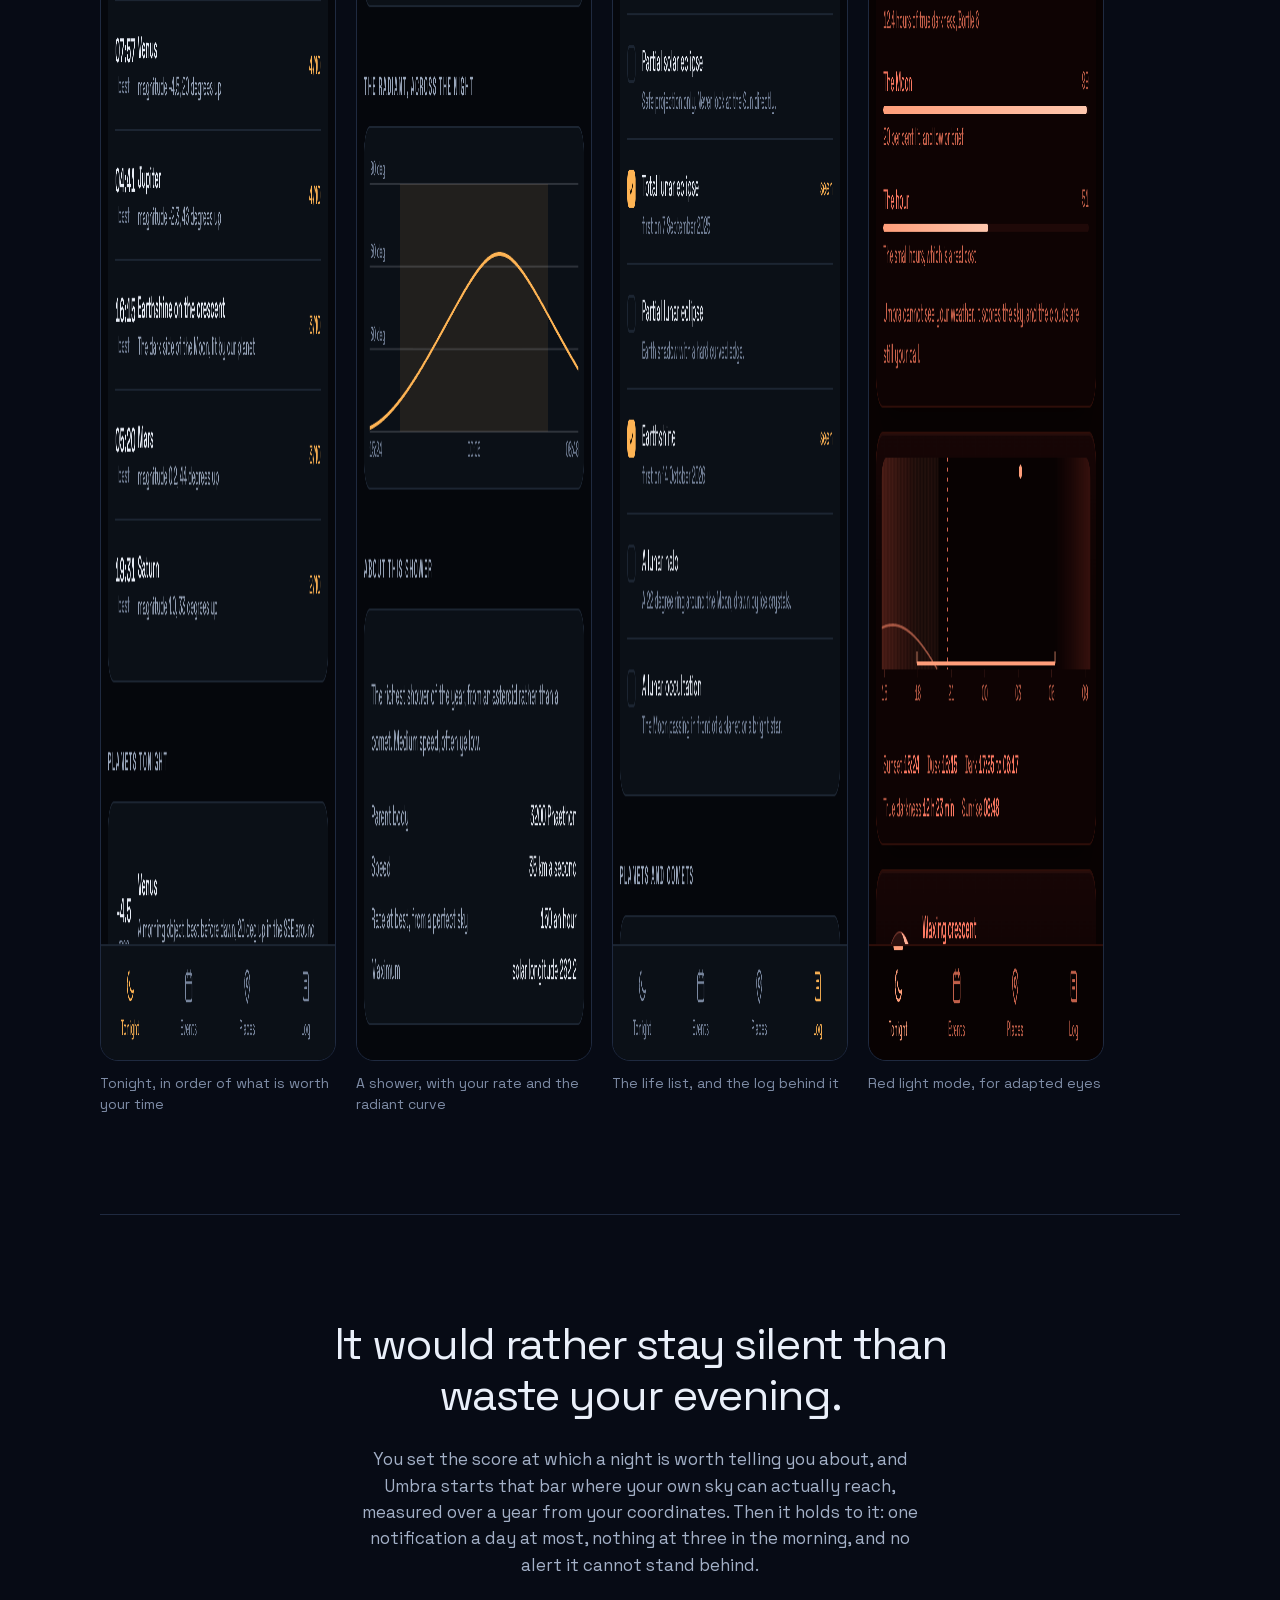
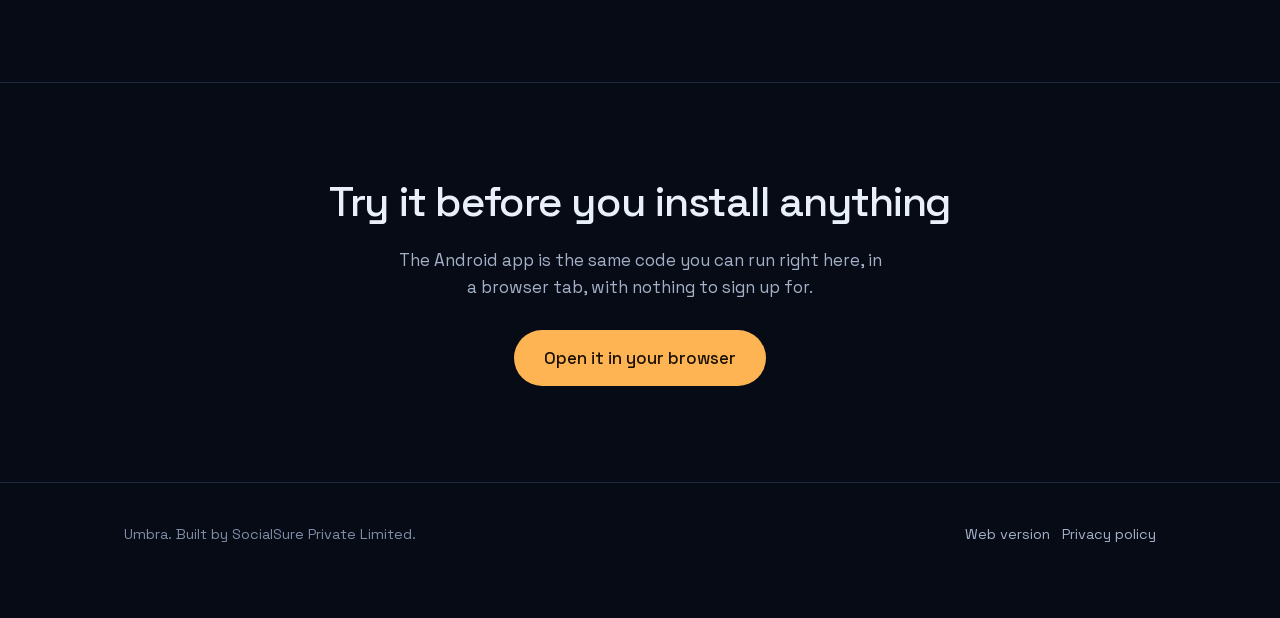
==== commit 18f4a22a: "1.0.1: the eclipse ring, midnight blue, real reminder alerts, and the double tap fixes Co-Authored-B" ====
--- a/docs/index.html
+++ b/docs/index.html
@@ -9,13 +9,14 @@
 <link rel="stylesheet" href="fonts/fonts.css">
 <style>
   :root {
-    --bg: #05070C; --surface: #0B1017; --surface-2: #111823; --hair: #1C2532;
-    --fg: #E8EDF6; --muted: #9AA7BC; --dim: #7A88A0; --accent: #FFB454; --ink: #1B1204;
+    --bg: #070B15; --surface: #0D1321; --surface-2: #141B2D; --hair: #1F2A40;
+    --fg: #EAF0FA; --muted: #A3B0C7; --dim: #7E8CA6; --accent: #FFB454; --ink: #1B1204;
     --font: "Space Grotesk", -apple-system, "Segoe UI", Roboto, sans-serif;
   }
   * { box-sizing: border-box; }
   html { scroll-behavior: smooth; }
-  body { margin: 0; background: var(--bg); color: var(--fg); font-family: var(--font);
+  body { margin: 0; color: var(--fg); font-family: var(--font);
+         background: radial-gradient(90% 40% at 50% 0%, #10193A 0%, var(--bg) 70%) no-repeat, var(--bg);
          font-size: 17px; line-height: 1.55; -webkit-font-smoothing: antialiased;
          font-feature-settings: "tnum" 1; }
   img { max-width: 100%; display: block; }
@@ -24,7 +25,7 @@
 
   /* 1. hero */
   header.hero { padding: 96px 0 72px; text-align: center; border-bottom: 1px solid var(--hair); }
-  .mark { width: 108px; height: 108px; margin: 0 auto 24px; }
+  .mark { width: 148px; height: 148px; margin: 0 auto 18px; overflow: visible; }
   h1 { font-size: clamp(52px, 12vw, 92px); line-height: .95; letter-spacing: -0.045em;
        margin: 0 0 18px; font-weight: 500; }
   .promise { font-size: clamp(21px, 3.4vw, 27px); line-height: 1.3; letter-spacing: -0.02em;
@@ -40,7 +41,8 @@
            padding: 78px 0; border-bottom: 1px solid var(--hair); }
   .split.flip .shot { order: -1; }
   .split .shot { display: flex; justify-content: center; }
-  .split .shot img { max-width: 268px; border-radius: 20px; border: 1px solid var(--hair); }
+  .split .shot img { max-width: 268px; border-radius: 20px; border: 1px solid var(--hair);
+                     box-shadow: 0 30px 60px -30px rgba(2, 4, 12, .9); }
   h2 { font-size: clamp(30px, 5vw, 42px); line-height: 1.1; letter-spacing: -0.03em;
        margin: 0 0 18px; font-weight: 500; }
   .split p { color: var(--muted); margin: 0 0 14px; }
@@ -108,9 +110,56 @@
 
 <header class="hero">
   <div class="wrap">
-    <svg class="mark" viewBox="0 0 108 108" aria-label="Umbra">
-      <circle cx="54" cy="54" r="28" fill="none" stroke="#6E5836" stroke-width="2.6"/>
-      <path d="M54 26 A28 28 0 0 1 54 82 A16.8 28 0 0 0 54 26 Z" fill="#FFB454"/>
+    <svg class="mark" viewBox="18 18 72 72" aria-label="Umbra">
+      <defs>
+    <linearGradient id="sky" x1="0" y1="0" x2="0" y2="1">
+      <stop offset="0" stop-color="#1C2E62"/>
+      <stop offset="0.5" stop-color="#0D1838"/>
+      <stop offset="1" stop-color="#05091B"/>
+    </linearGradient>
+    <radialGradient id="glow" cx="0.5" cy="0.5" r="0.5">
+      <stop offset="0" stop-color="#FFC66E" stop-opacity="0.9"/>
+      <stop offset="0.38" stop-color="#F7A845" stop-opacity="0.38"/>
+      <stop offset="0.72" stop-color="#E8902F" stop-opacity="0.09"/>
+      <stop offset="1" stop-color="#E8902F" stop-opacity="0"/>
+    </radialGradient>
+    <radialGradient id="disc" cx="0.64" cy="0.32" r="0.9">
+      <stop offset="0" stop-color="#22325F"/>
+      <stop offset="0.5" stop-color="#0C1533"/>
+      <stop offset="1" stop-color="#03061A"/>
+    </radialGradient>
+    <linearGradient id="ring" x1="0.15" y1="0" x2="0.85" y2="1">
+      <stop offset="0" stop-color="#FFF3D2"/>
+      <stop offset="0.42" stop-color="#FFC66E"/>
+      <stop offset="1" stop-color="#E0842A"/>
+    </linearGradient>
+    <filter id="wide" filterUnits="userSpaceOnUse" x="0" y="0" width="108" height="108"><feGaussianBlur stdDeviation="5.5"/></filter>
+    <filter id="soft" filterUnits="userSpaceOnUse" x="0" y="0" width="108" height="108"><feGaussianBlur stdDeviation="1.7"/></filter>
+    <filter id="hair" filterUnits="userSpaceOnUse" x="0" y="0" width="108" height="108"><feGaussianBlur stdDeviation="0.55"/></filter>
+    <filter id="shadow" filterUnits="userSpaceOnUse" x="0" y="0" width="108" height="108">
+      <feGaussianBlur in="SourceAlpha" stdDeviation="2.4"/>
+      <feOffset dy="2.2" result="o"/>
+      <feFlood flood-color="#02040E" flood-opacity="0.75"/>
+      <feComposite in2="o" operator="in"/>
+      <feMerge><feMergeNode/><feMergeNode in="SourceGraphic"/></feMerge>
+    </filter>
+  </defs>
+      <g style="filter: drop-shadow(0 10px 30px rgba(2, 4, 12, .6))">
+<!-- the corona: a wide soft glow, then the streamers, then a tighter halo on the ring -->
+    <circle cx="54" cy="54" r="27" fill="#FFB454" opacity="0.72" filter="url(#wide)"/>
+    <g fill="#FFD790" opacity="0.62" filter="url(#hair)"><polygon points="67.48,34.75 69.42,36.26 76.47,25.24"/><polygon points="75.43,44.37 76.11,46.04 84.13,41.83"/><polygon points="55.64,30.56 57.27,30.73 57.29,22.67"/><polygon points="77.13,58.16 76.82,59.61 83.83,60.34"/><polygon points="42.39,33.57 43.55,32.95 40.15,27.95"/><polygon points="72.39,68.63 71.6,69.57 75.83,72.32"/><polygon points="32.47,63.41 31.97,62.19 26.65,65.05"/><polygon points="32.42,44.7 33.01,43.44 26.36,41.11"/><polygon points="43.48,75.01 42.46,74.47 41.09,78.28"/><polygon points="45.46,32.11 46.47,31.74 44.59,28.16"/><polygon points="58.56,77.05 57.6,77.22 58.69,80.59"/></g>
+    <circle cx="54" cy="54" r="23.5" fill="none" stroke="#FFC66E" stroke-width="4.5" opacity="0.55" filter="url(#soft)"/>
+    <!-- the ring itself -->
+    <circle cx="54" cy="54" r="23.5" fill="none" stroke="url(#ring)" stroke-width="2.7"/>
+    <!-- the disc, with a soft tinted shadow so it sits in front of the light -->
+    <circle cx="54" cy="54" r="22.3" fill="url(#disc)" filter="url(#shadow)"/>
+    <!-- limb light: the edge nearest the bead catches a little -->
+    <path d="M34.86 42.95 A22.1 22.1 0 0 1 75.98 51.69" fill="none" stroke="#FFF3D2" stroke-width="0.9" opacity="0.55" filter="url(#hair)"/>
+    <!-- the bead: sunlight through a lunar valley -->
+    <circle cx="67.14" cy="34.52" r="7" fill="#FFE2A6" opacity="0.75" filter="url(#soft)"/>
+    <path d="M58.14 34.52h18M67.14 25.52v18" stroke="#FFF6E0" stroke-width="0.9" opacity="0.6" filter="url(#hair)"/>
+    <circle cx="67.14" cy="34.52" r="3.1" fill="#FFF8E6"/>
+      </g>
     </svg>
     <h1>Umbra</h1>
     <p class="promise">Know whether tonight is worth going outside for.</p>
@@ -156,7 +205,8 @@
         you can read at a glance before you commit an evening.</p></div></div>
     <div class="part"><b>05</b><div><h3>A life list</h3>
       <p>Twenty seven things worth seeing once, from a total eclipse to noctilucent clouds, with
-        your log attached and the conditions of the night recorded automatically.</p></div></div>
+        your log attached and the conditions of the night recorded automatically. The whole lot
+        exports as one file, and imports again on a new phone.</p></div></div>
     <div class="part"><b>06</b><div><h3>Red light mode</h3>
       <p>The whole app in red, so twenty minutes of dark adaptation survives a glance at your
         phone. It can switch itself on after dusk.</p></div></div>
@@ -199,7 +249,7 @@
         <li>Compute every number on the device, offline, from published algorithms</li>
         <li>Score tonight and the next six weeks for a place you typed in yourself</li>
         <li>Send at most one notification a day, and none in the middle of the night</li>
-        <li>Keep your log and your life list in one file you can export whenever you like</li>
+        <li>Keep your log and your life list in one file you can export, and import again, whenever you like</li>
         <li>Work permanently, for free, with no account and nothing to unlock</li>
       </ul>
     </div>
@@ -233,10 +283,10 @@
 <section class="rule">
   <div class="wrap">
     <blockquote>It would rather stay silent than waste your evening.</blockquote>
-    <p>You set the score at which a night is worth telling you about. Umbra shows you the best
-      night your sky can actually reach over the next six weeks, so the bar you set means something.
-      Then it holds to it: one notification a day at most, nothing at three in the morning, and no
-      alert it cannot stand behind.</p>
+    <p>You set the score at which a night is worth telling you about, and Umbra starts that bar
+      where your own sky can actually reach, measured over a year from your coordinates. Then it
+      holds to it: one notification a day at most, nothing at three in the morning, and no alert it
+      cannot stand behind.</p>
   </div>
 </section>
 
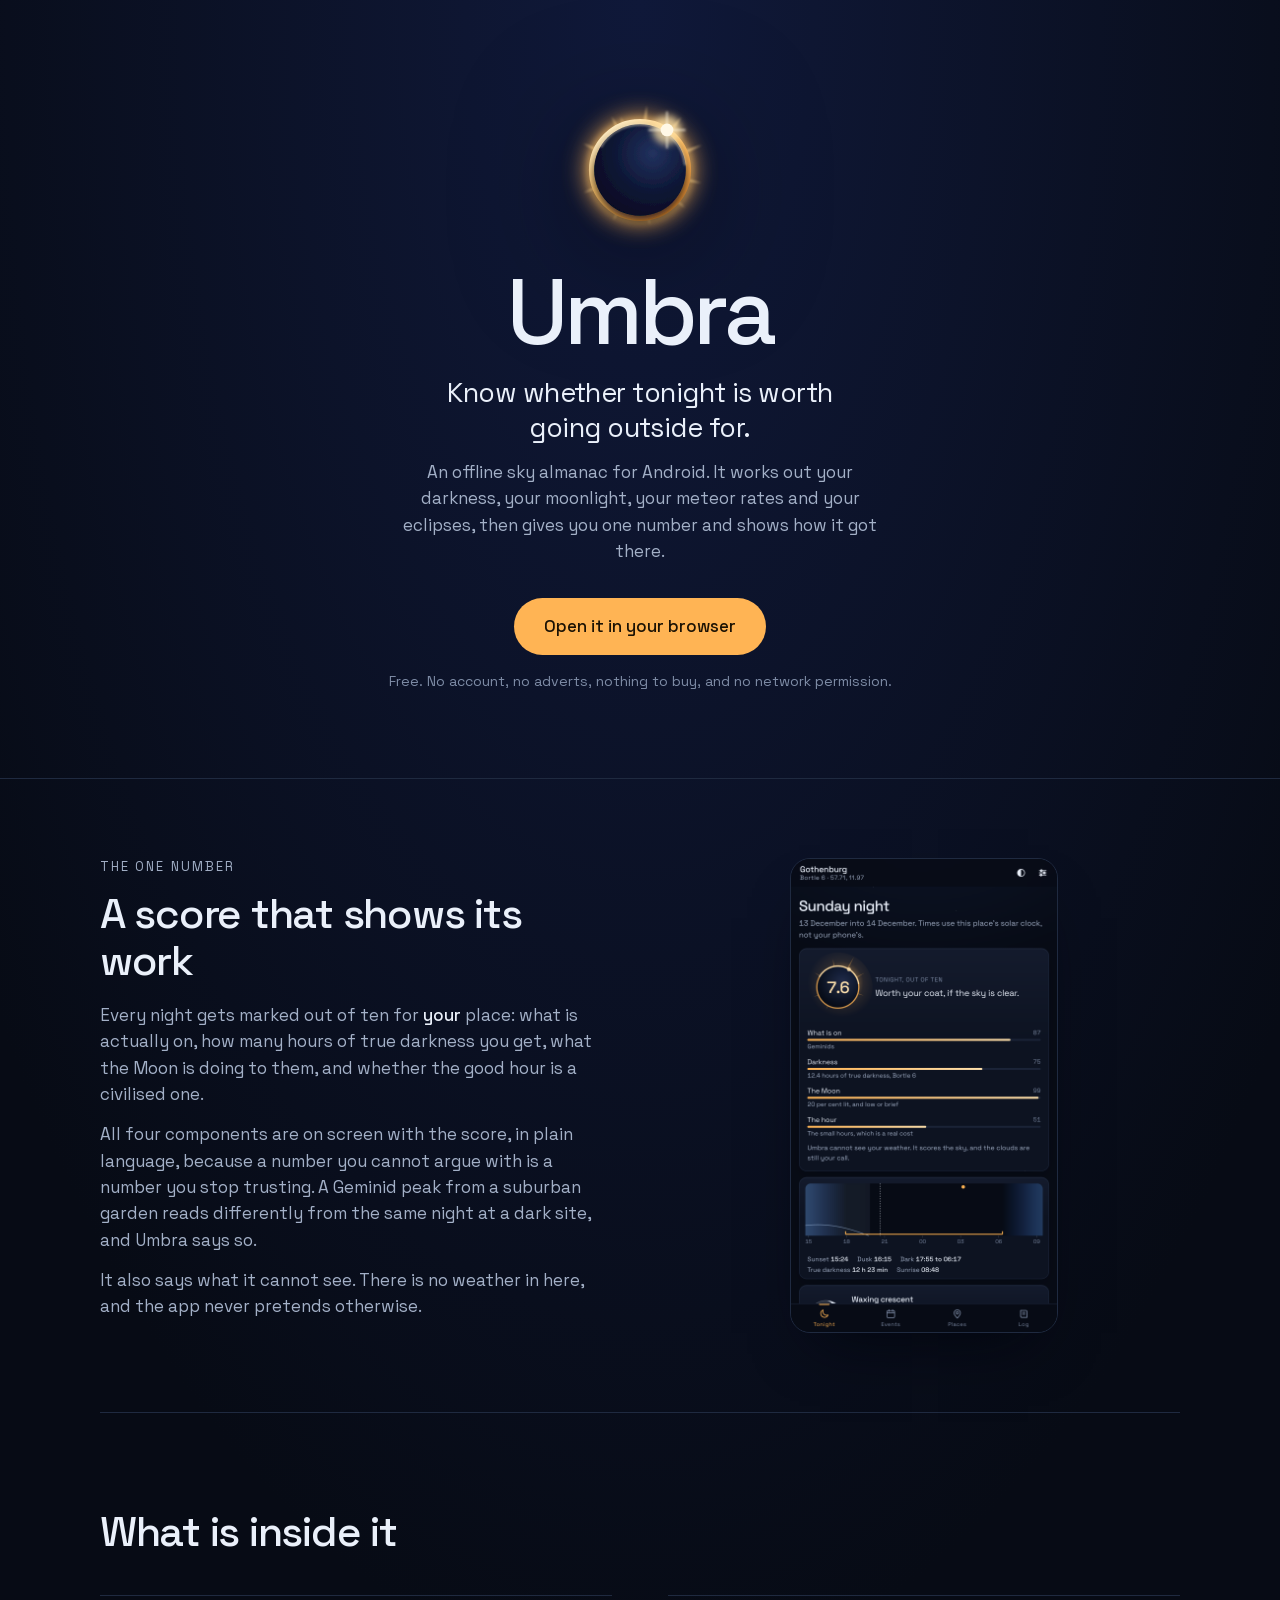
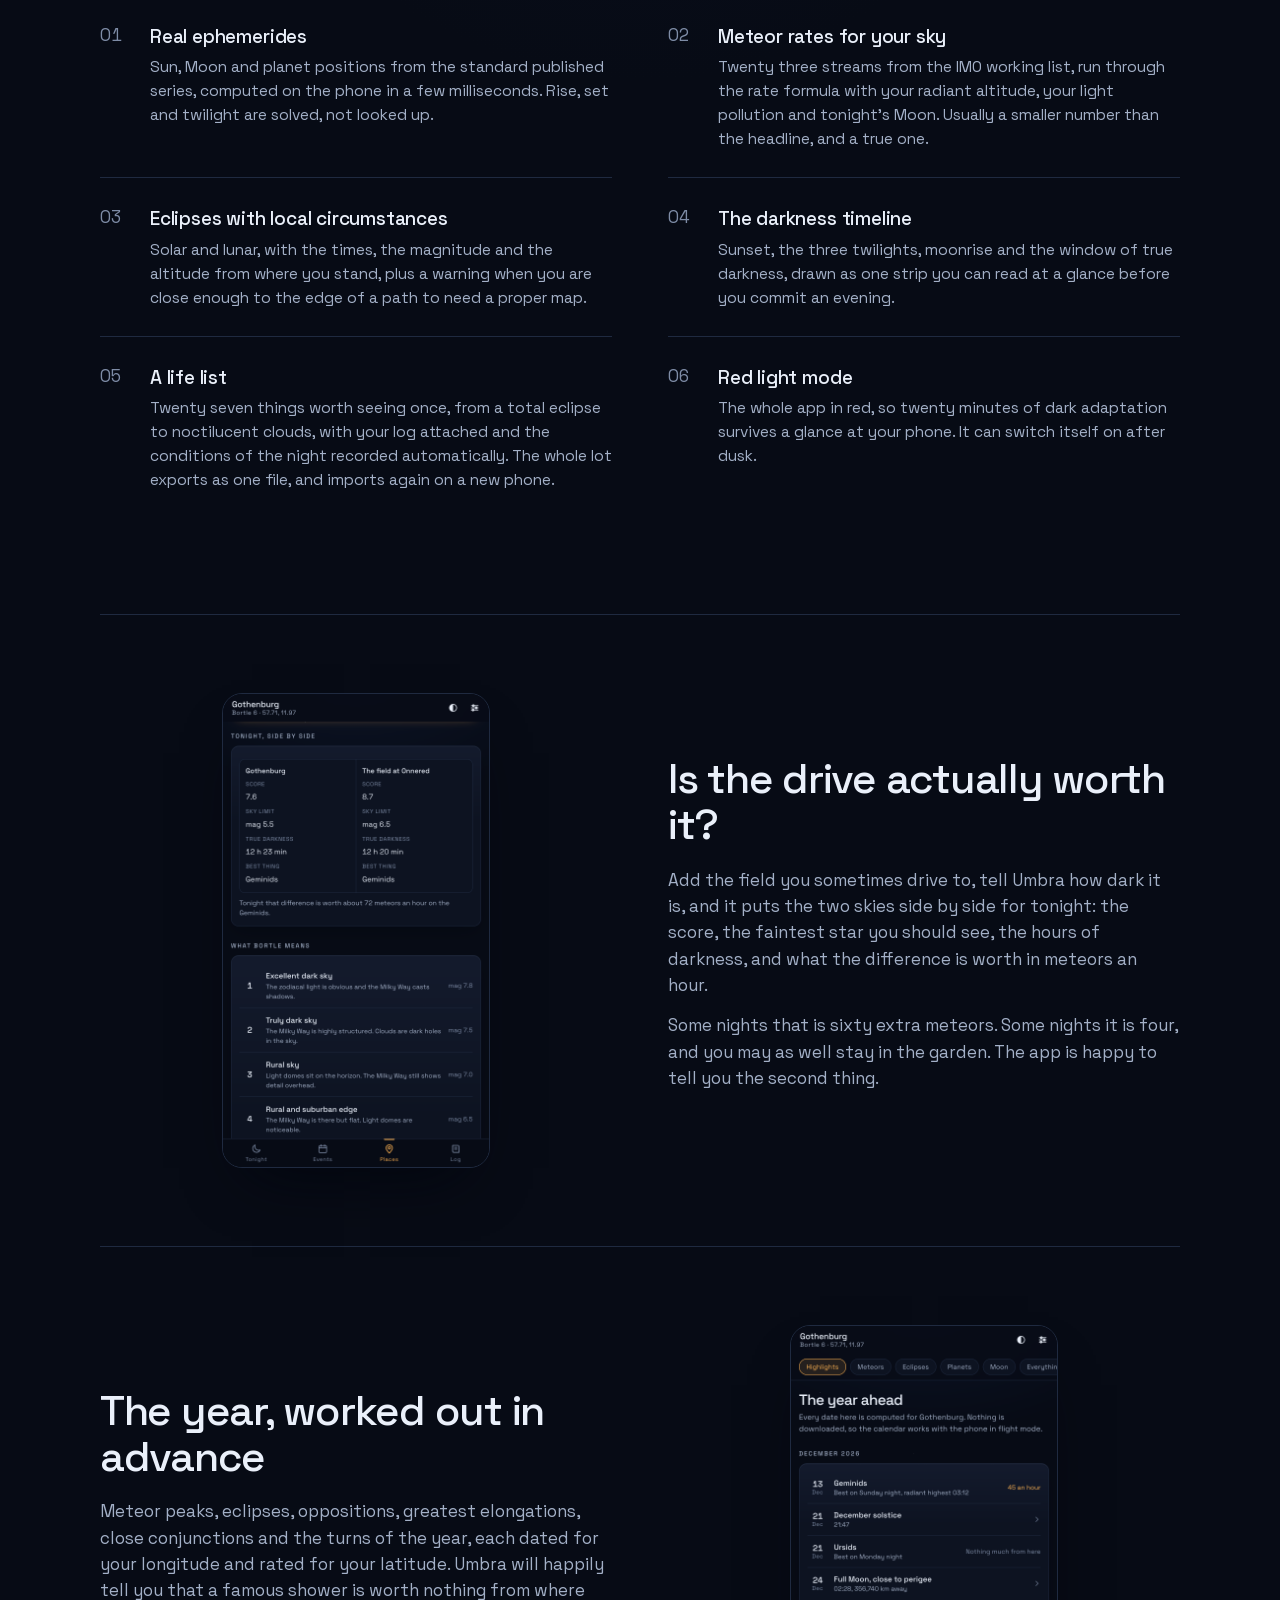
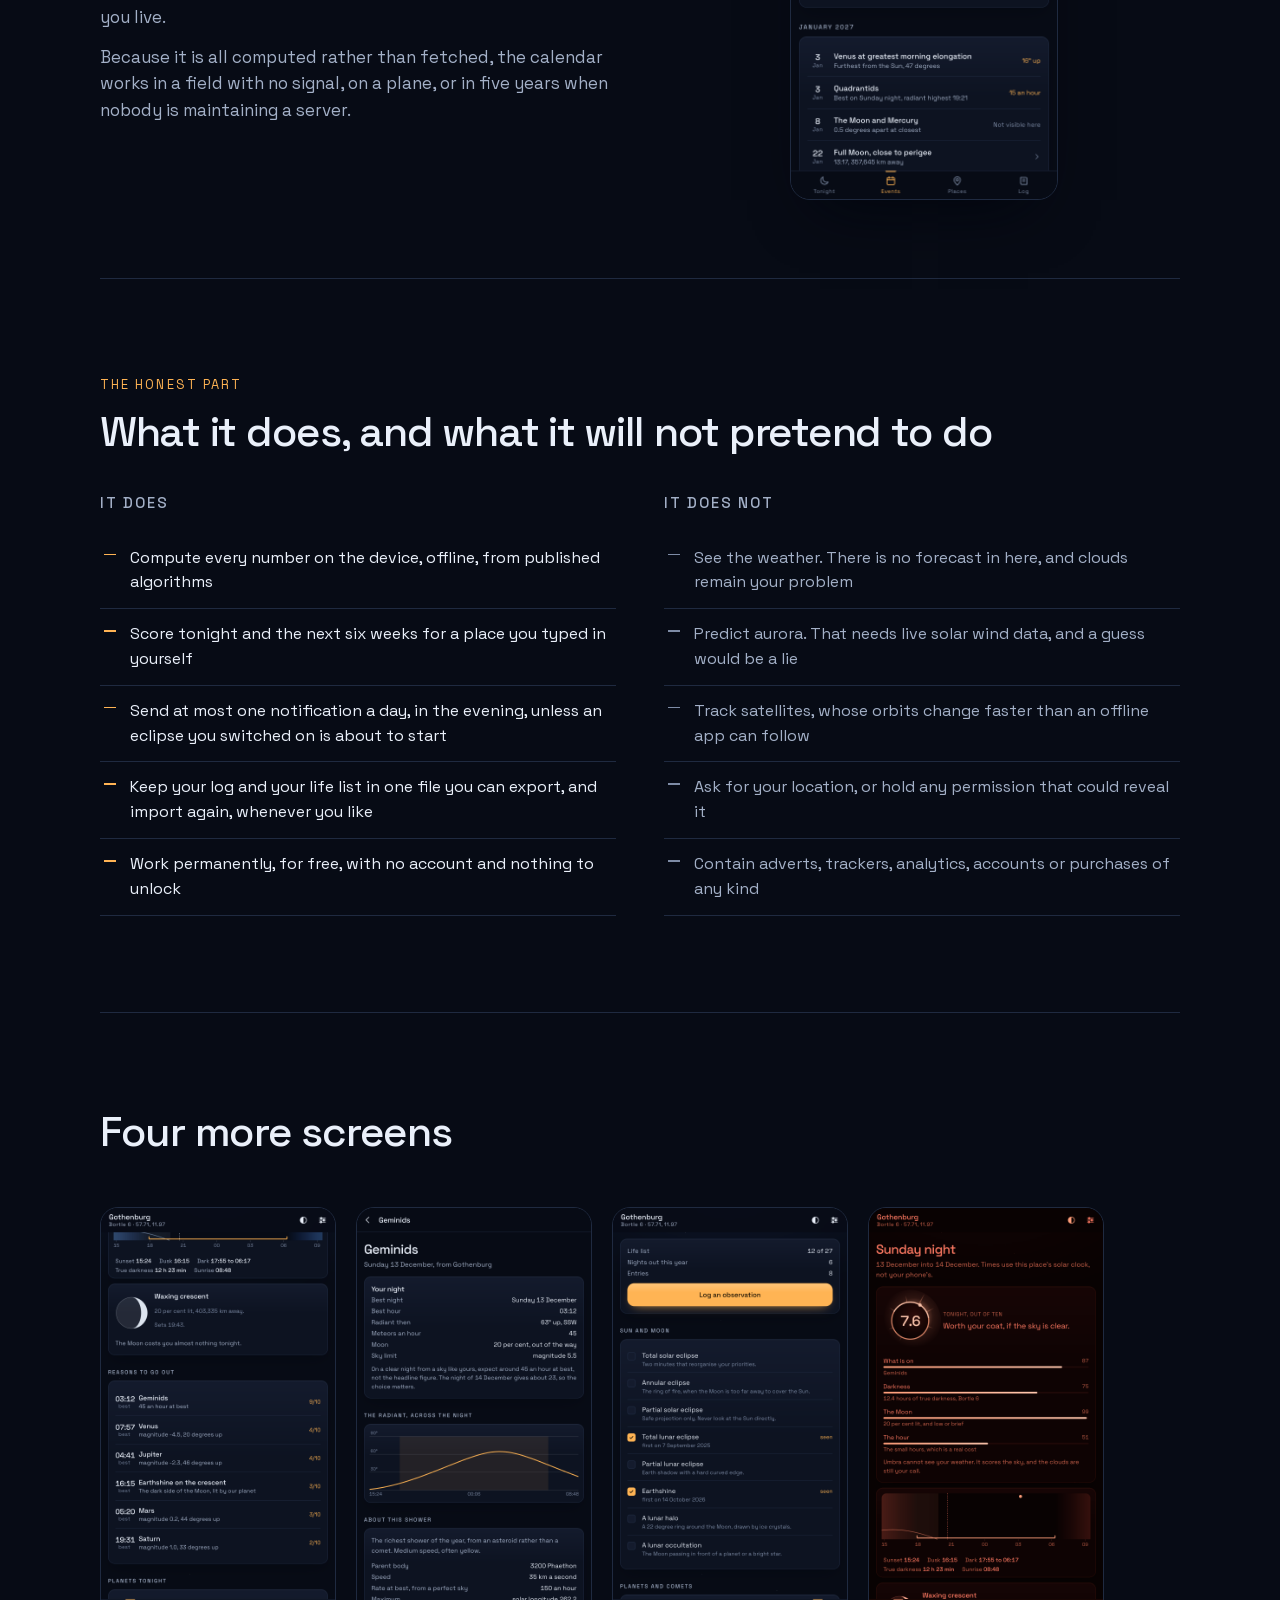
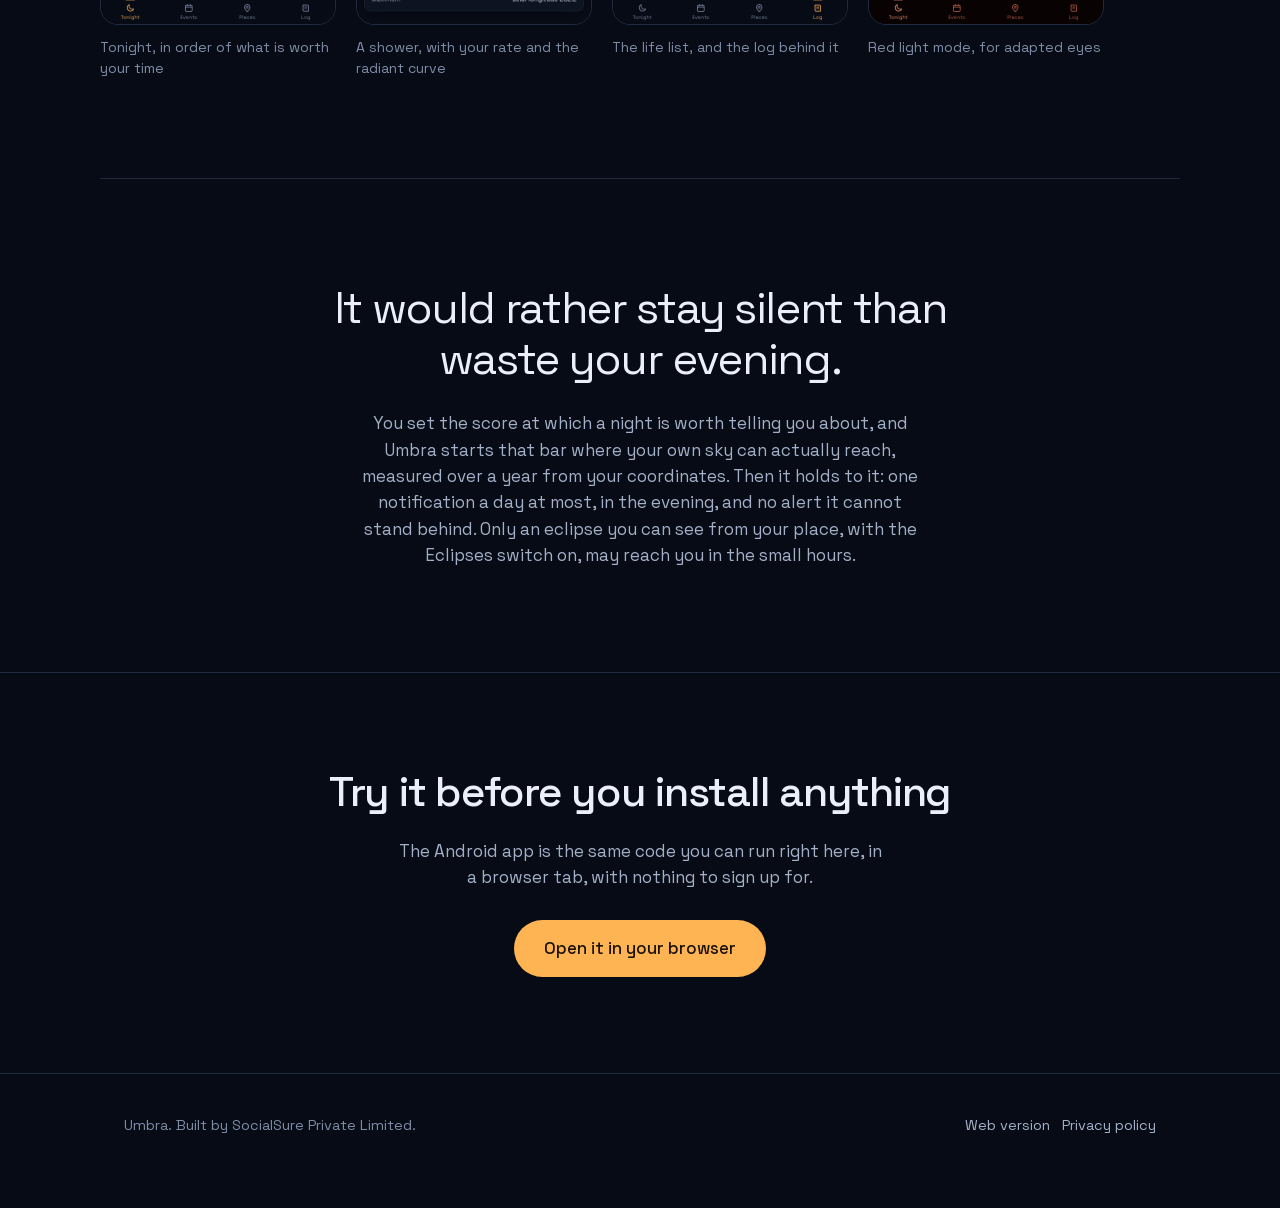
==== commit 533d9ecf: "Review pass on 1.0.1: the toast stopped eating taps, AA in red light, and honest alert copy Found wi" ====
--- a/docs/index.html
+++ b/docs/index.html
@@ -19,7 +19,9 @@
          background: radial-gradient(90% 40% at 50% 0%, #10193A 0%, var(--bg) 70%) no-repeat, var(--bg);
          font-size: 17px; line-height: 1.55; -webkit-font-smoothing: antialiased;
          font-feature-settings: "tnum" 1; }
-  img { max-width: 100%; display: block; }
+  /* height: auto, or the width and height attributes on the screenshots hold them at 1920px
+     tall while max-width squeezes them to a phone column, and every one comes out stretched. */
+  img { max-width: 100%; height: auto; display: block; }
   a { color: var(--accent); }
   .wrap { max-width: 1080px; margin: 0 auto; padding: 0 24px; }
 
@@ -147,7 +149,7 @@
       <g style="filter: drop-shadow(0 10px 30px rgba(2, 4, 12, .6))">
 <!-- the corona: a wide soft glow, then the streamers, then a tighter halo on the ring -->
     <circle cx="54" cy="54" r="27" fill="#FFB454" opacity="0.72" filter="url(#wide)"/>
-    <g fill="#FFD790" opacity="0.62" filter="url(#hair)"><polygon points="67.48,34.75 69.42,36.26 76.47,25.24"/><polygon points="75.43,44.37 76.11,46.04 84.13,41.83"/><polygon points="55.64,30.56 57.27,30.73 57.29,22.67"/><polygon points="77.13,58.16 76.82,59.61 83.83,60.34"/><polygon points="42.39,33.57 43.55,32.95 40.15,27.95"/><polygon points="72.39,68.63 71.6,69.57 75.83,72.32"/><polygon points="32.47,63.41 31.97,62.19 26.65,65.05"/><polygon points="32.42,44.7 33.01,43.44 26.36,41.11"/><polygon points="43.48,75.01 42.46,74.47 41.09,78.28"/><polygon points="45.46,32.11 46.47,31.74 44.59,28.16"/><polygon points="58.56,77.05 57.6,77.22 58.69,80.59"/></g>
+    <g fill="#FFD790" opacity="0.62" filter="url(#hair)"><polygon points="67.48,34.75 69.42,36.26 74.01,28.39"/><polygon points="75.43,44.37 76.11,46.04 84.13,41.83"/><polygon points="55.64,30.56 57.27,30.73 57.29,22.67"/><polygon points="77.13,58.16 76.82,59.61 83.83,60.34"/><polygon points="42.39,33.57 43.55,32.95 40.15,27.95"/><polygon points="72.39,68.63 71.6,69.57 75.83,72.32"/><polygon points="32.47,63.41 31.97,62.19 26.65,65.05"/><polygon points="32.42,44.7 33.01,43.44 26.36,41.11"/><polygon points="43.48,75.01 42.46,74.47 41.09,78.28"/><polygon points="45.46,32.11 46.47,31.74 44.59,28.16"/><polygon points="58.56,77.05 57.6,77.22 58.69,80.59"/></g>
     <circle cx="54" cy="54" r="23.5" fill="none" stroke="#FFC66E" stroke-width="4.5" opacity="0.55" filter="url(#soft)"/>
     <!-- the ring itself -->
     <circle cx="54" cy="54" r="23.5" fill="none" stroke="url(#ring)" stroke-width="2.7"/>
@@ -248,7 +250,7 @@
       <ul>
         <li>Compute every number on the device, offline, from published algorithms</li>
         <li>Score tonight and the next six weeks for a place you typed in yourself</li>
-        <li>Send at most one notification a day, and none in the middle of the night</li>
+        <li>Send at most one notification a day, in the evening, unless an eclipse you switched on is about to start</li>
         <li>Keep your log and your life list in one file you can export, and import again, whenever you like</li>
         <li>Work permanently, for free, with no account and nothing to unlock</li>
       </ul>
@@ -267,7 +269,7 @@
 </section>
 
 <section class="wrap gallery">
-  <h2>Six screens</h2>
+  <h2>Four more screens</h2>
   <div class="rail">
     <figure><img src="shots/02-night.png" width="1080" height="1920" alt="The Moon, the darkness window and tonight's reasons to go out">
       <figcaption>Tonight, in order of what is worth your time</figcaption></figure>
@@ -285,8 +287,9 @@
     <blockquote>It would rather stay silent than waste your evening.</blockquote>
     <p>You set the score at which a night is worth telling you about, and Umbra starts that bar
       where your own sky can actually reach, measured over a year from your coordinates. Then it
-      holds to it: one notification a day at most, nothing at three in the morning, and no alert it
-      cannot stand behind.</p>
+      holds to it: one notification a day at most, in the evening, and no alert it cannot stand behind.
+      Only an eclipse you can see from your place, with the Eclipses switch on, may reach you in the
+      small hours.</p>
   </div>
 </section>
 
